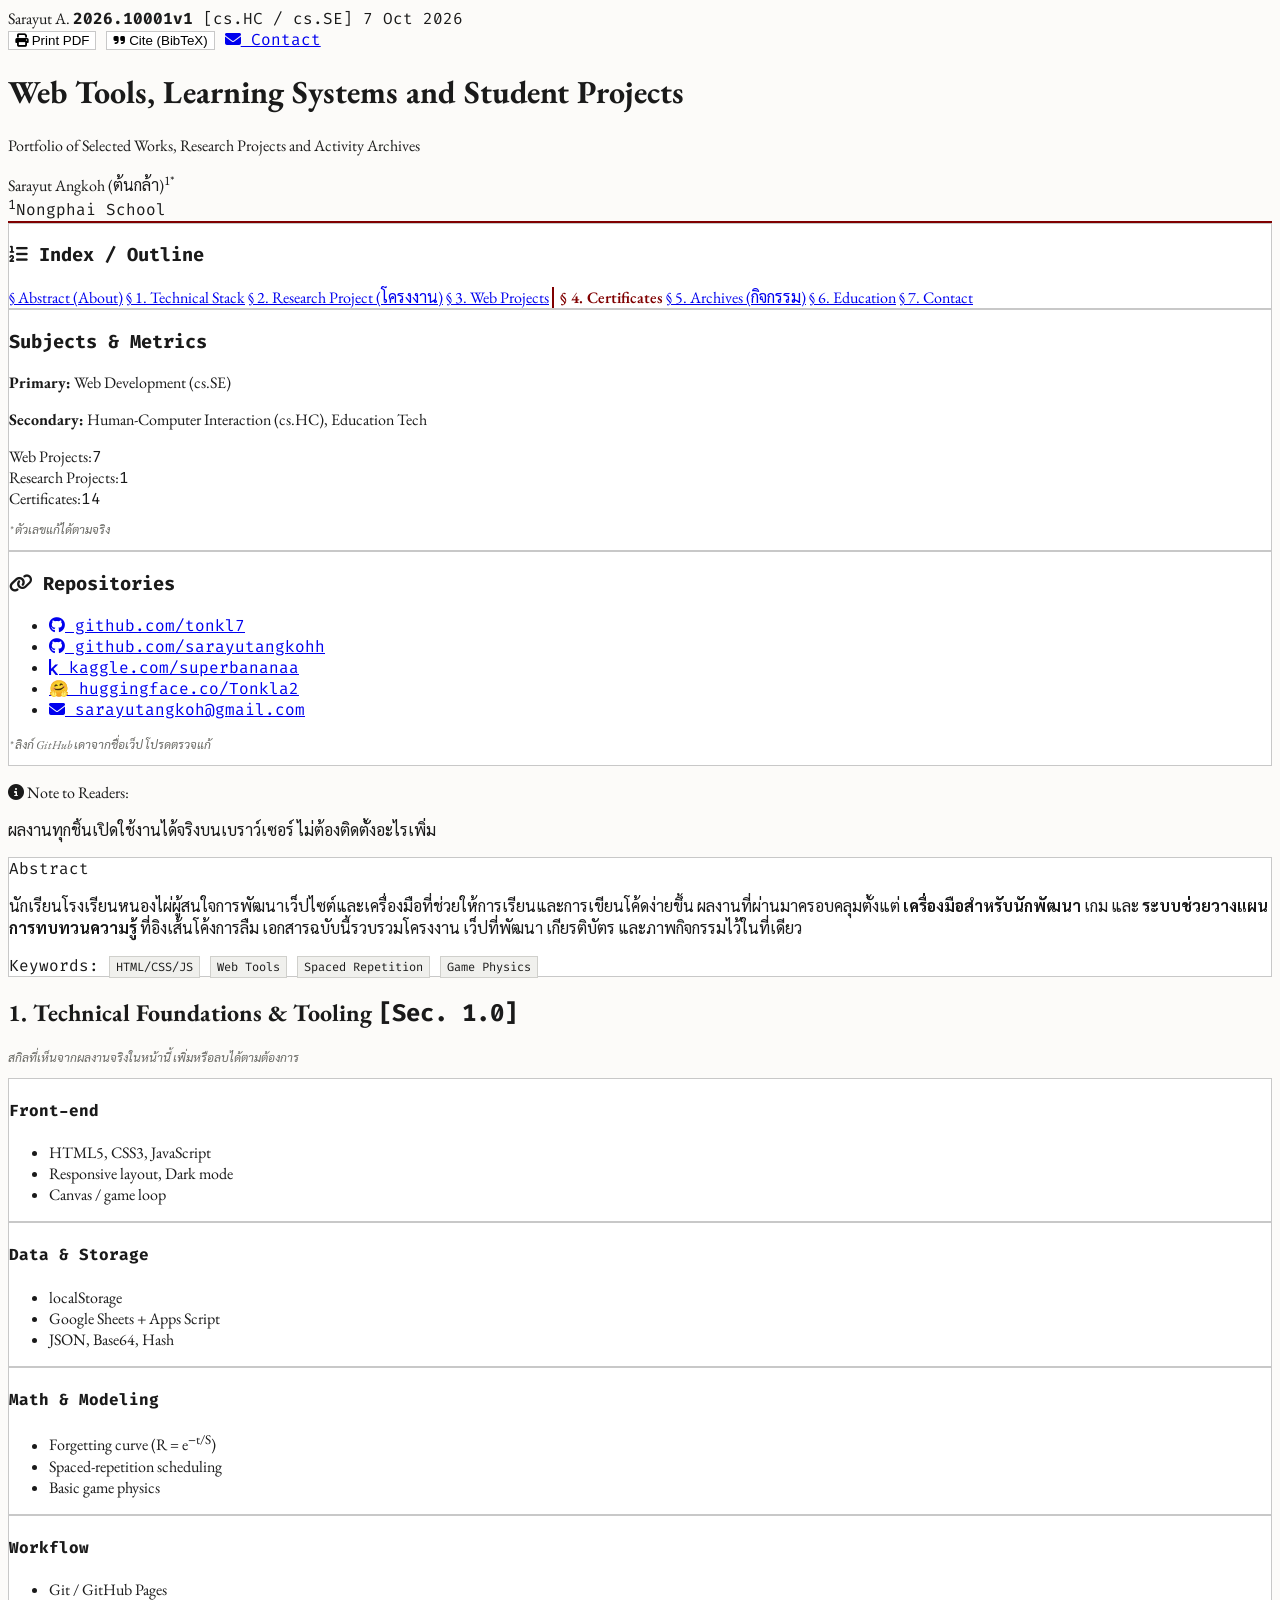
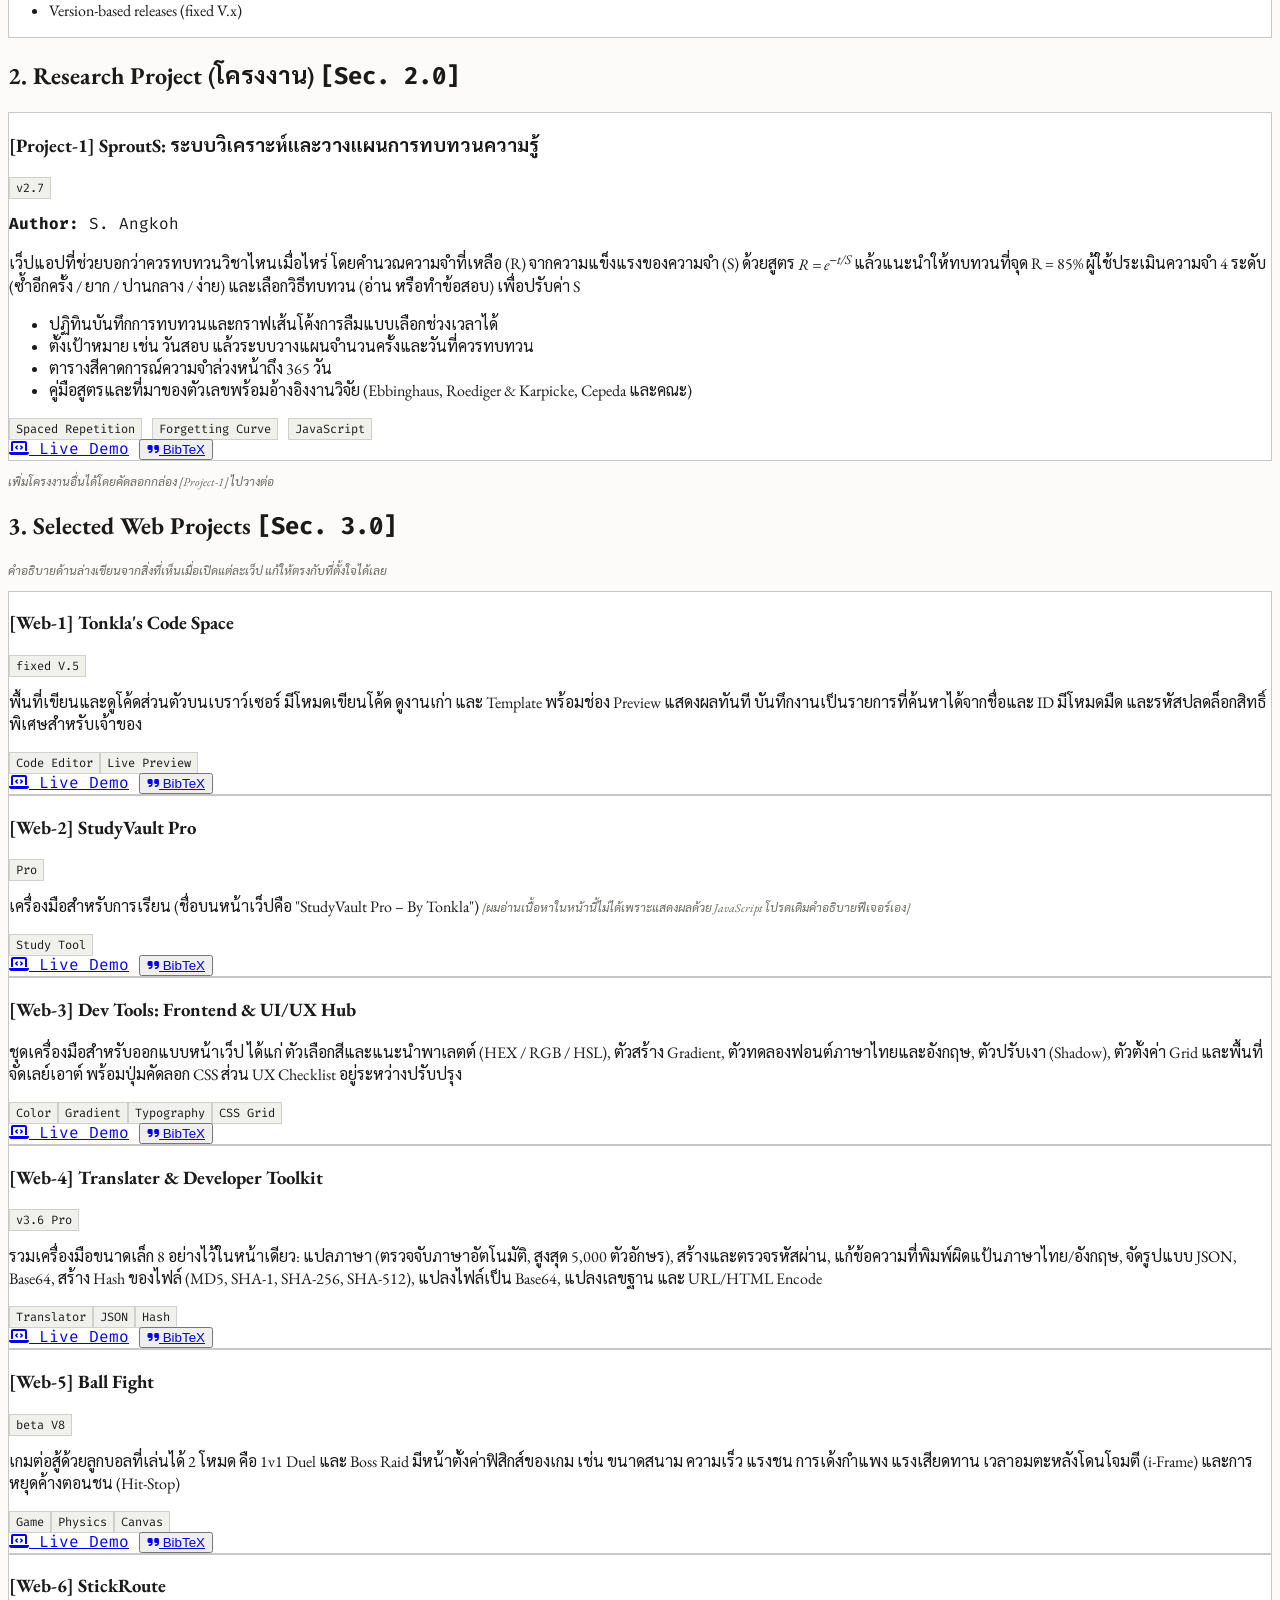
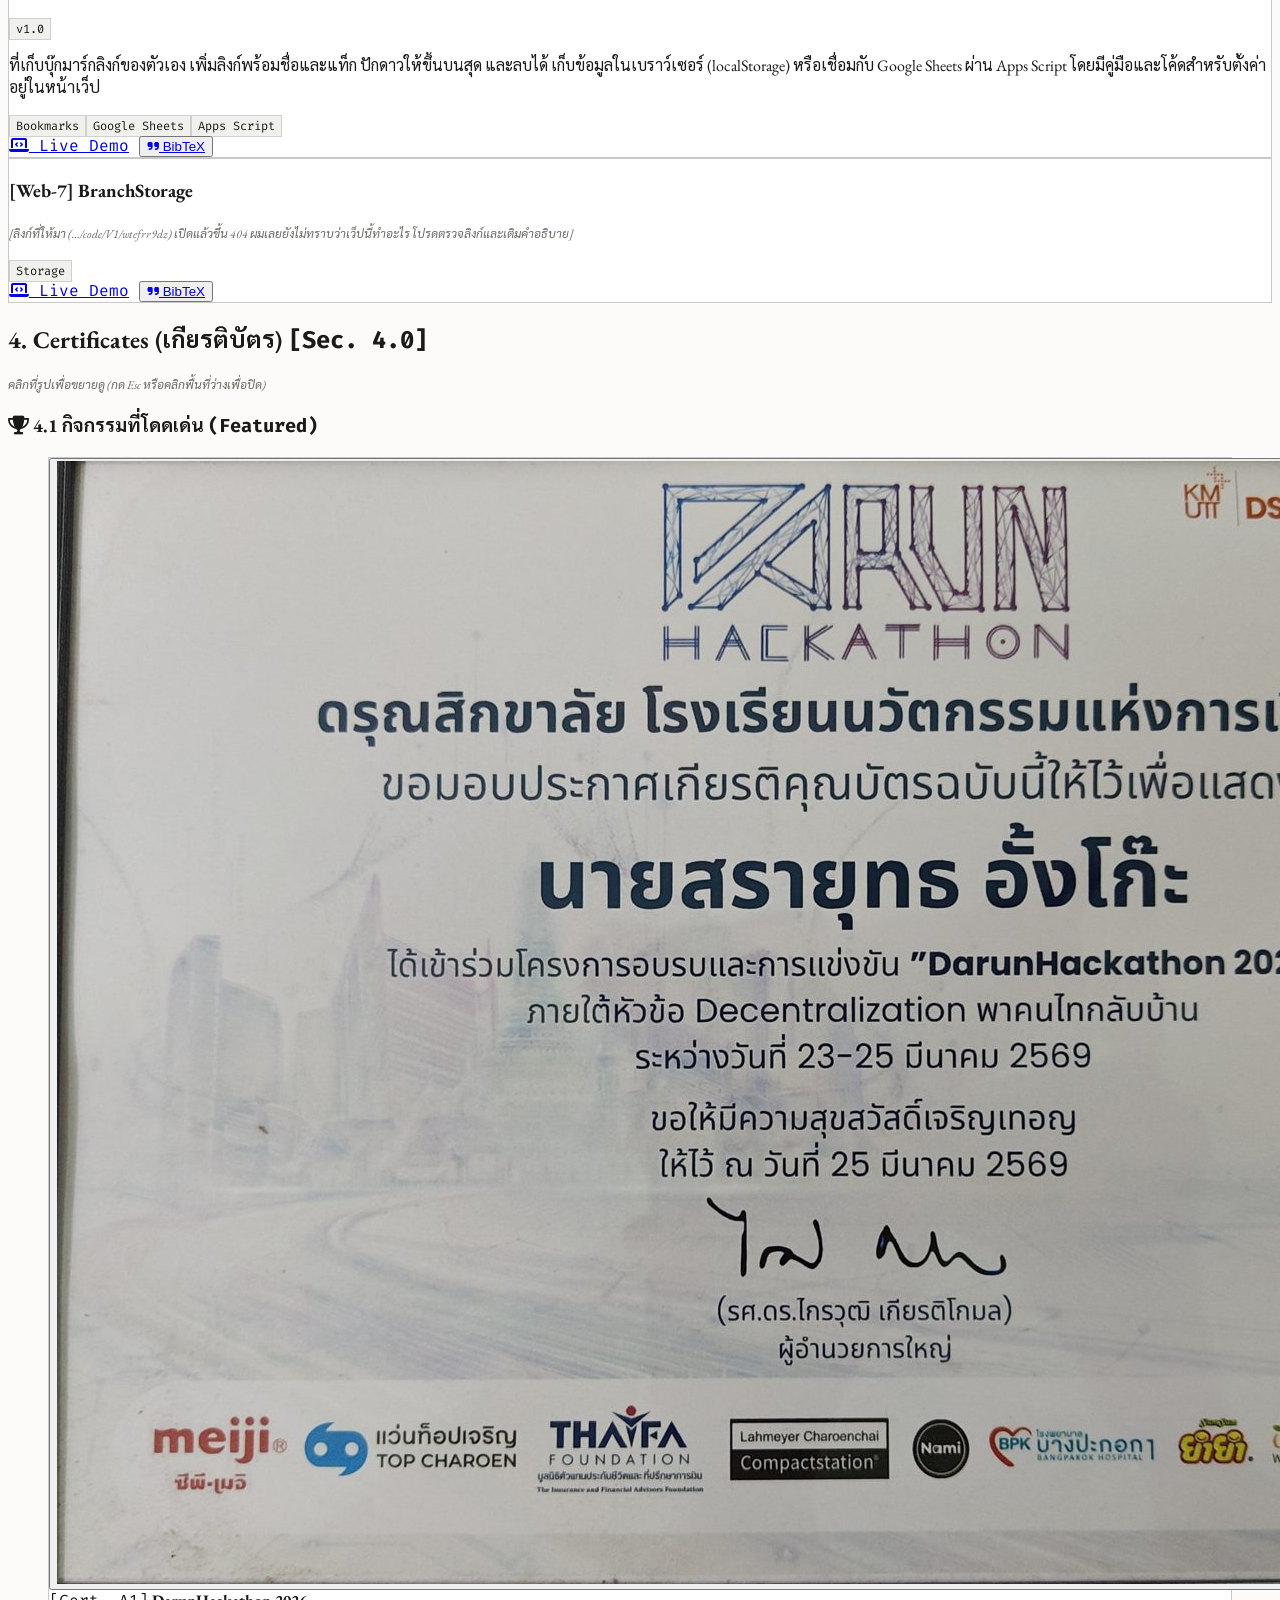
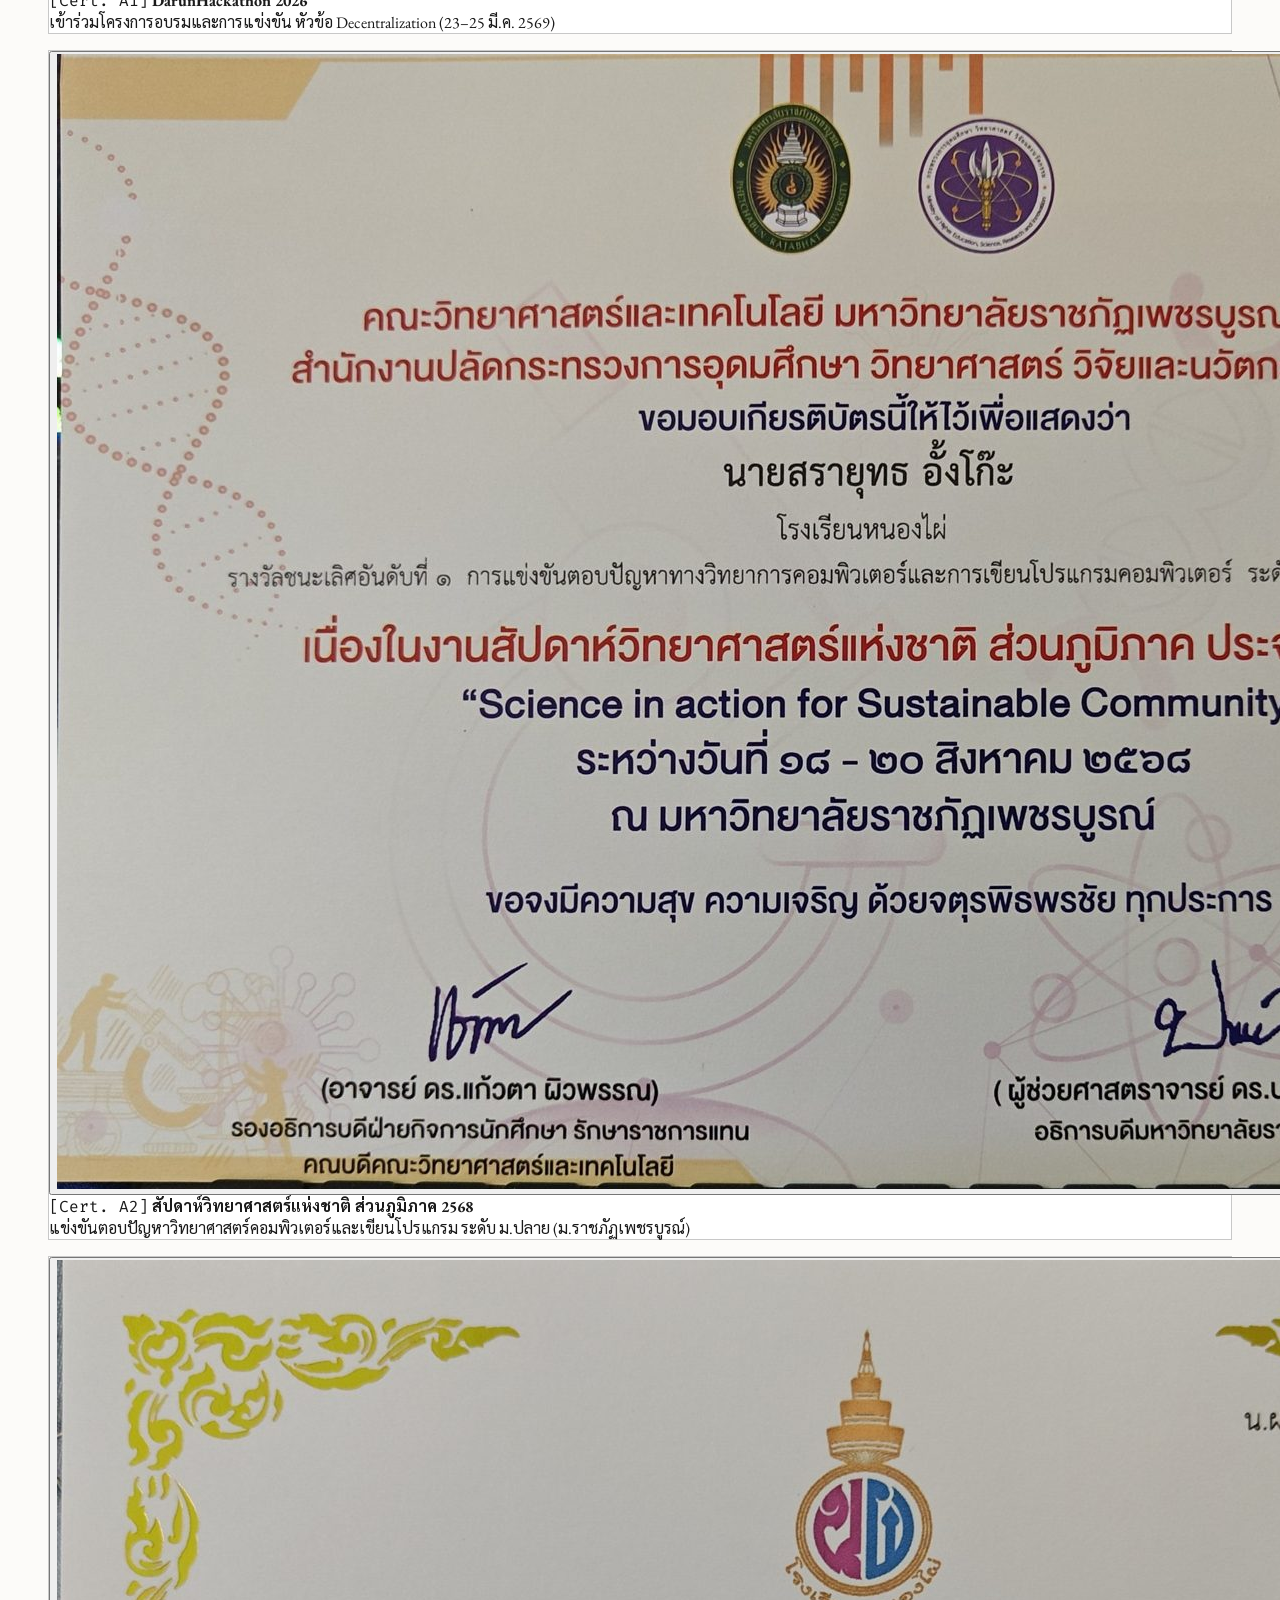
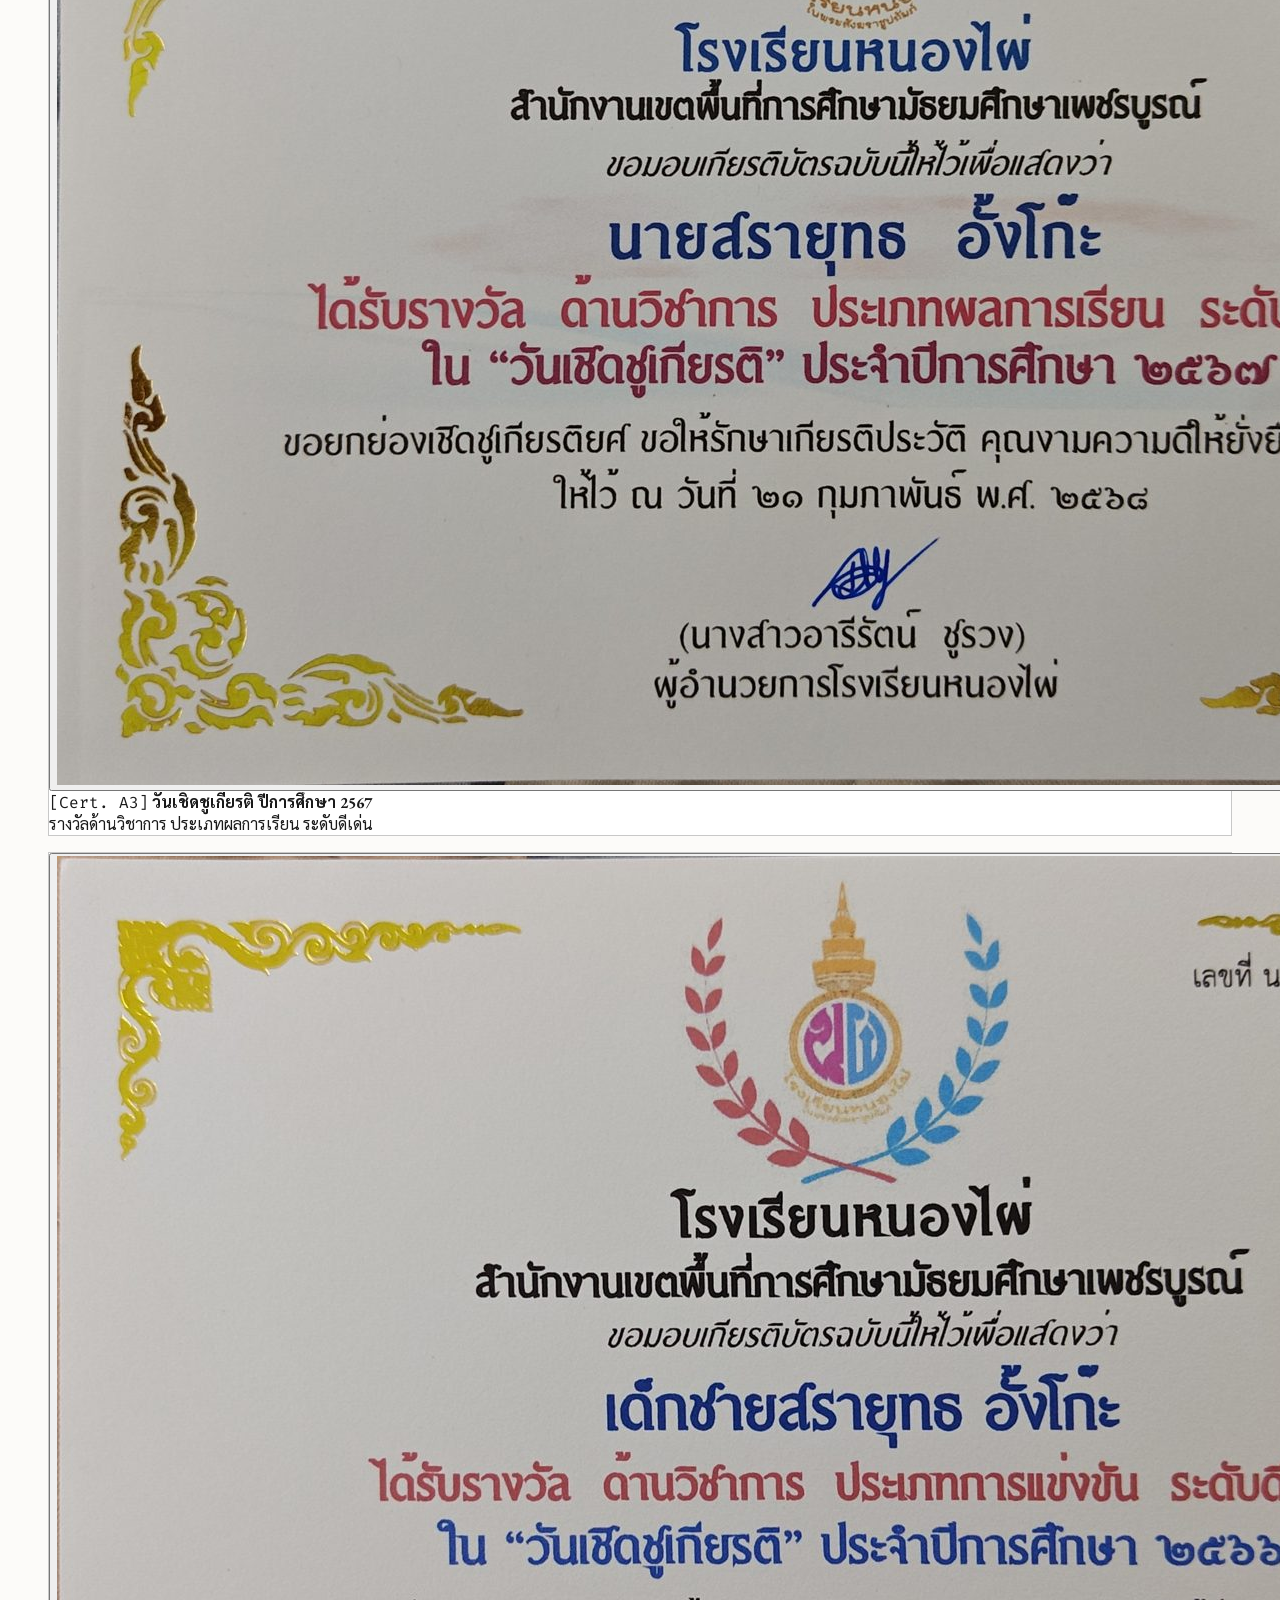
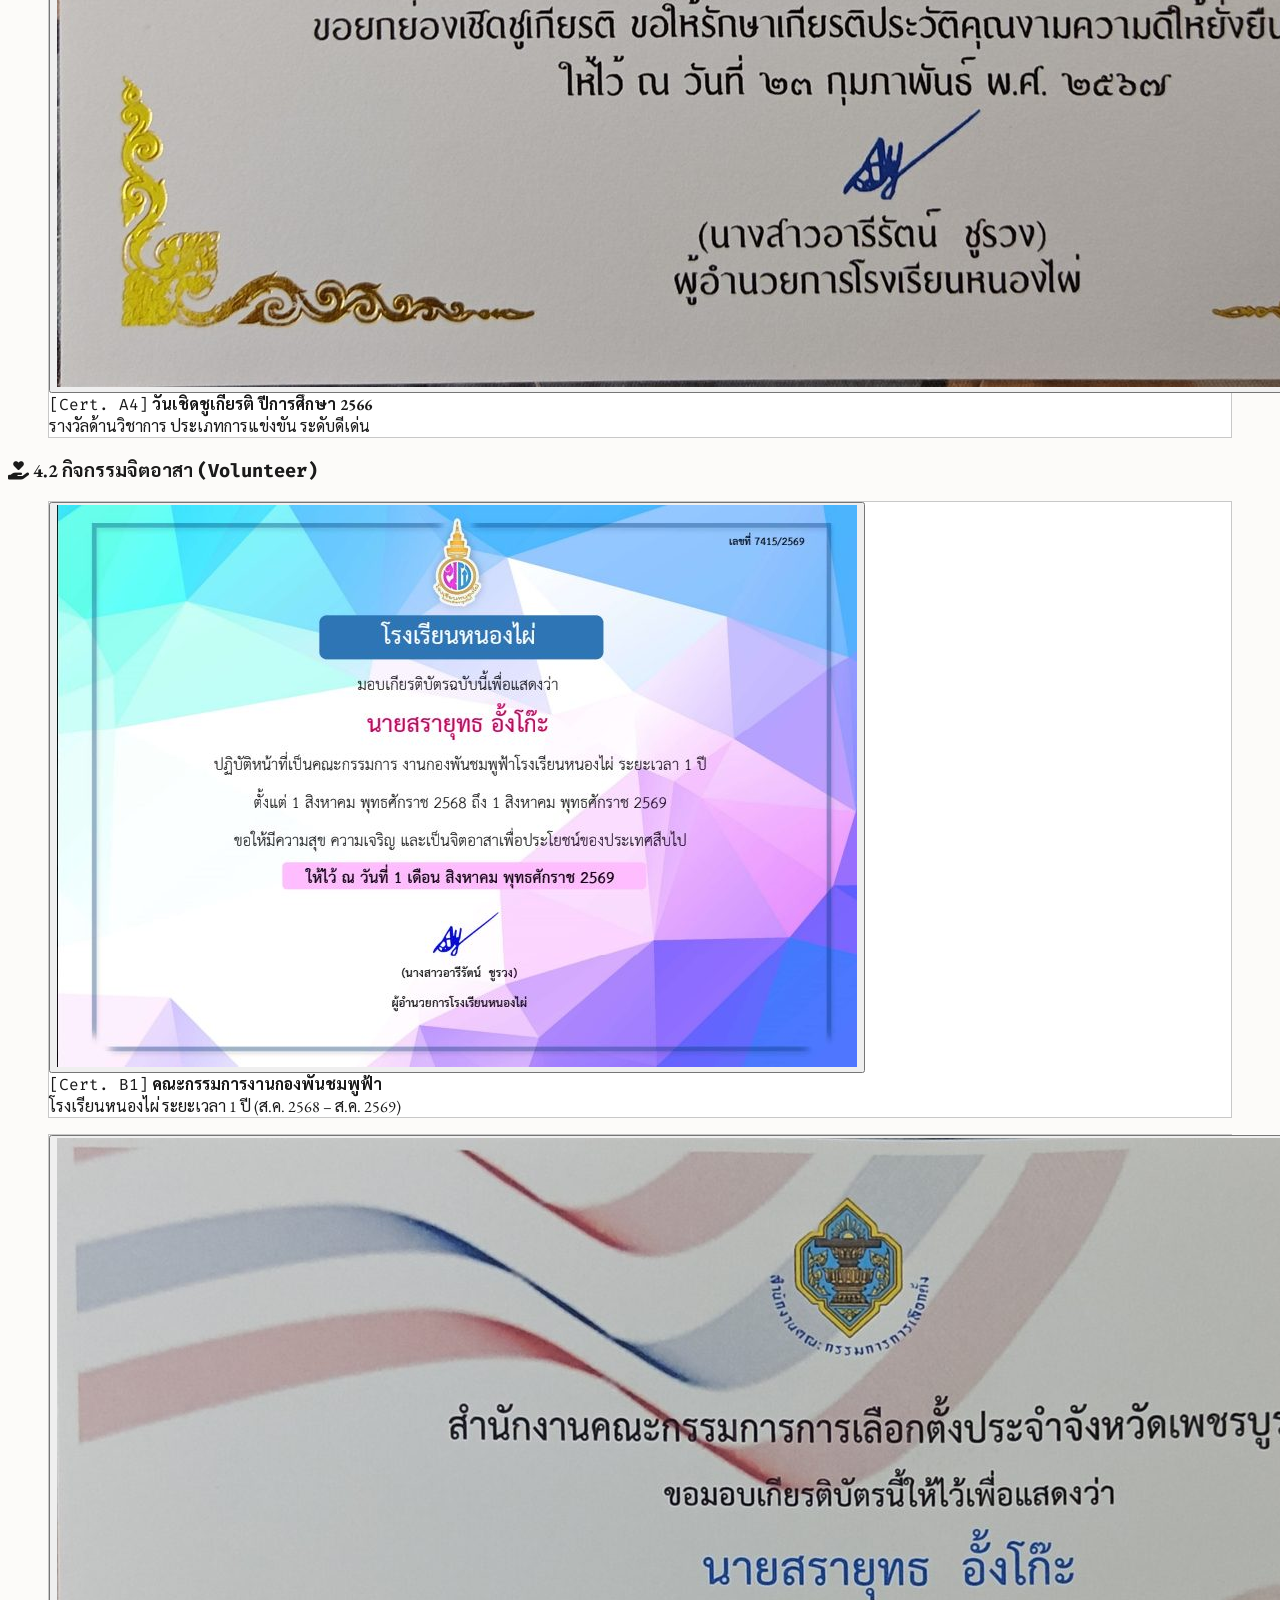
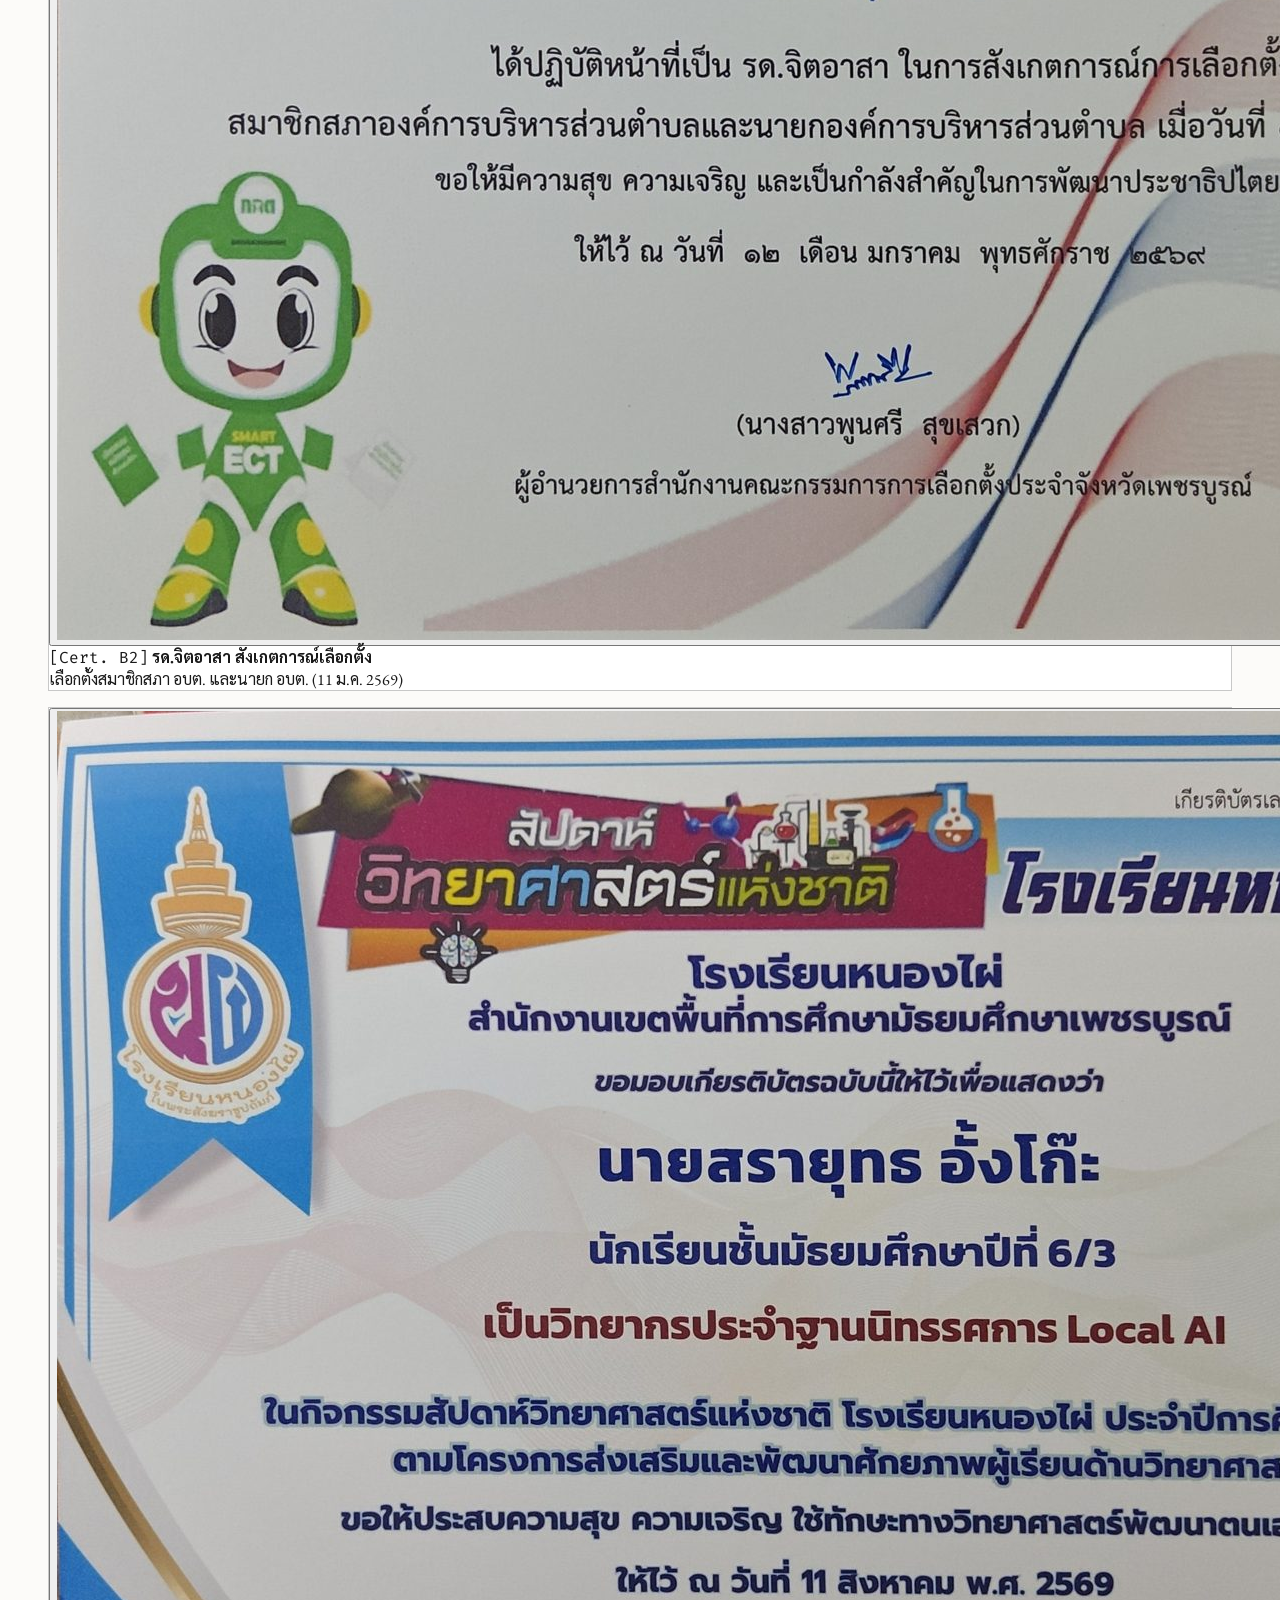
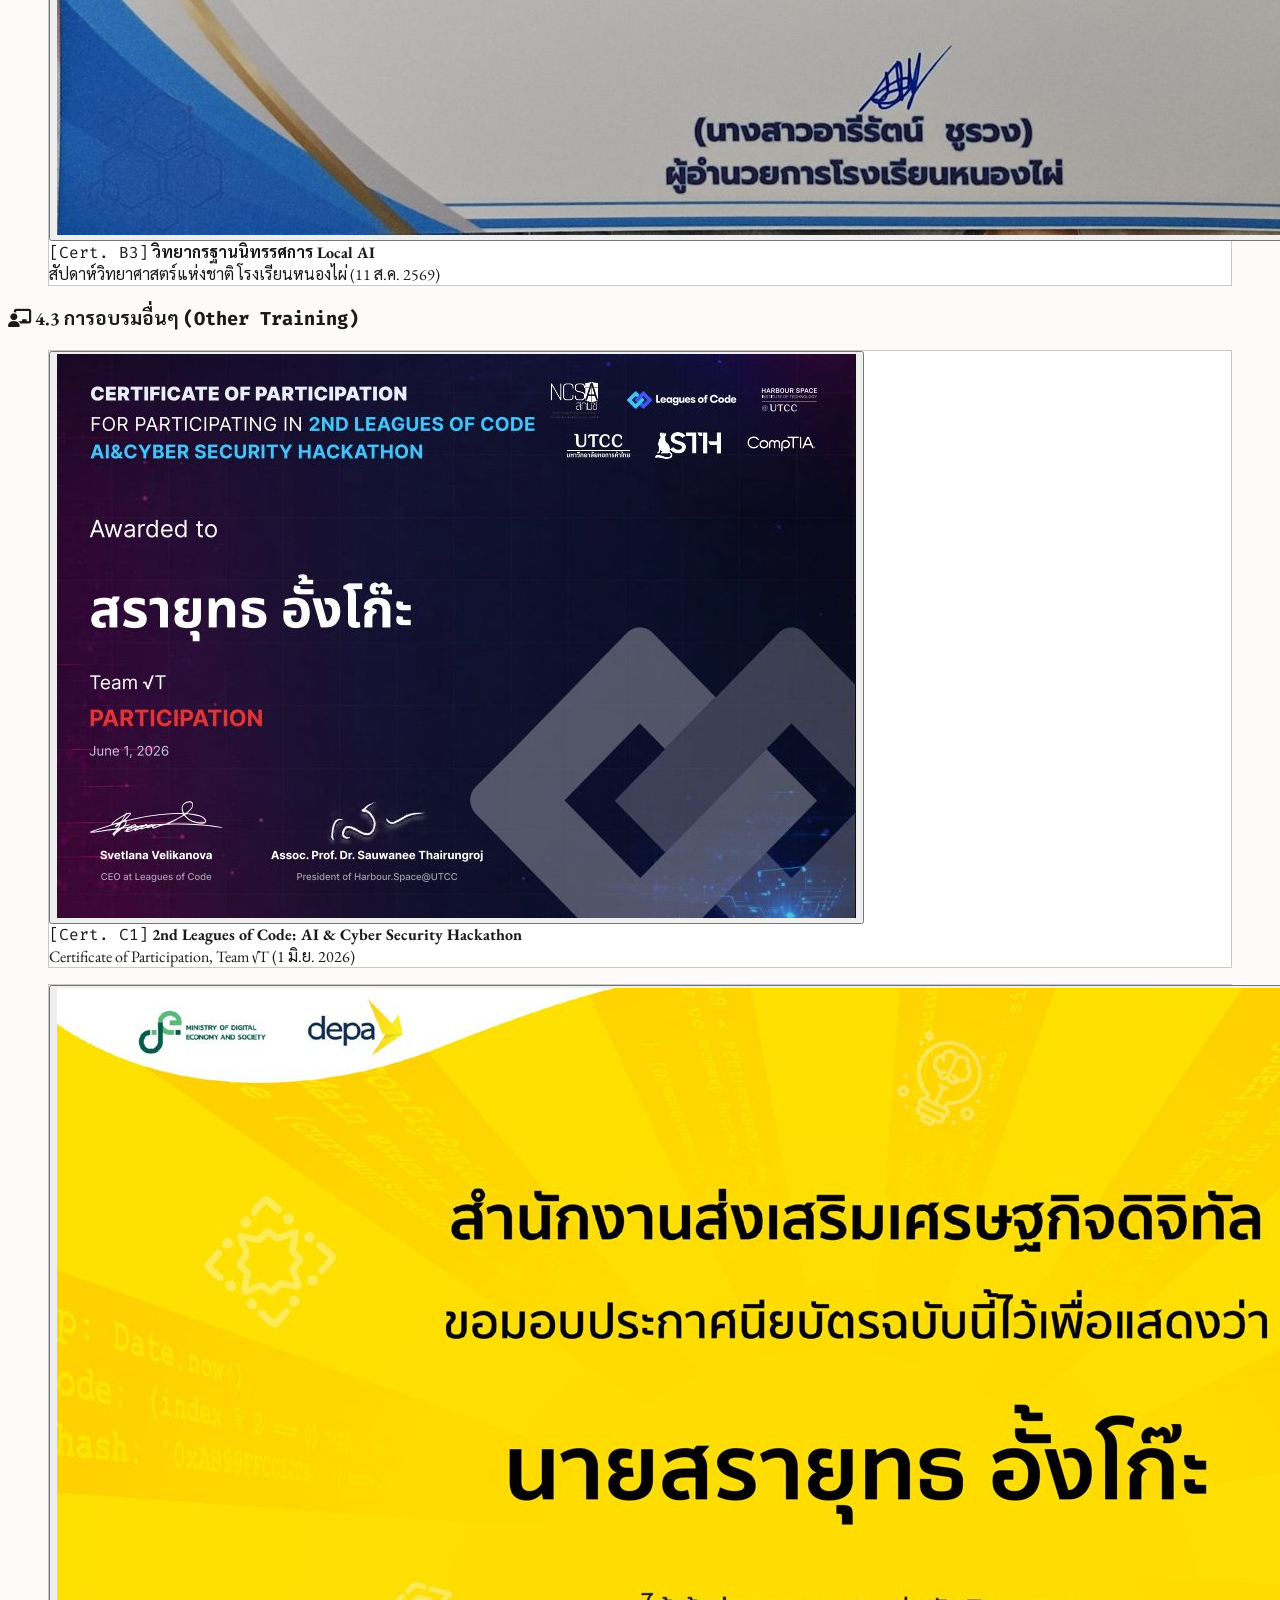
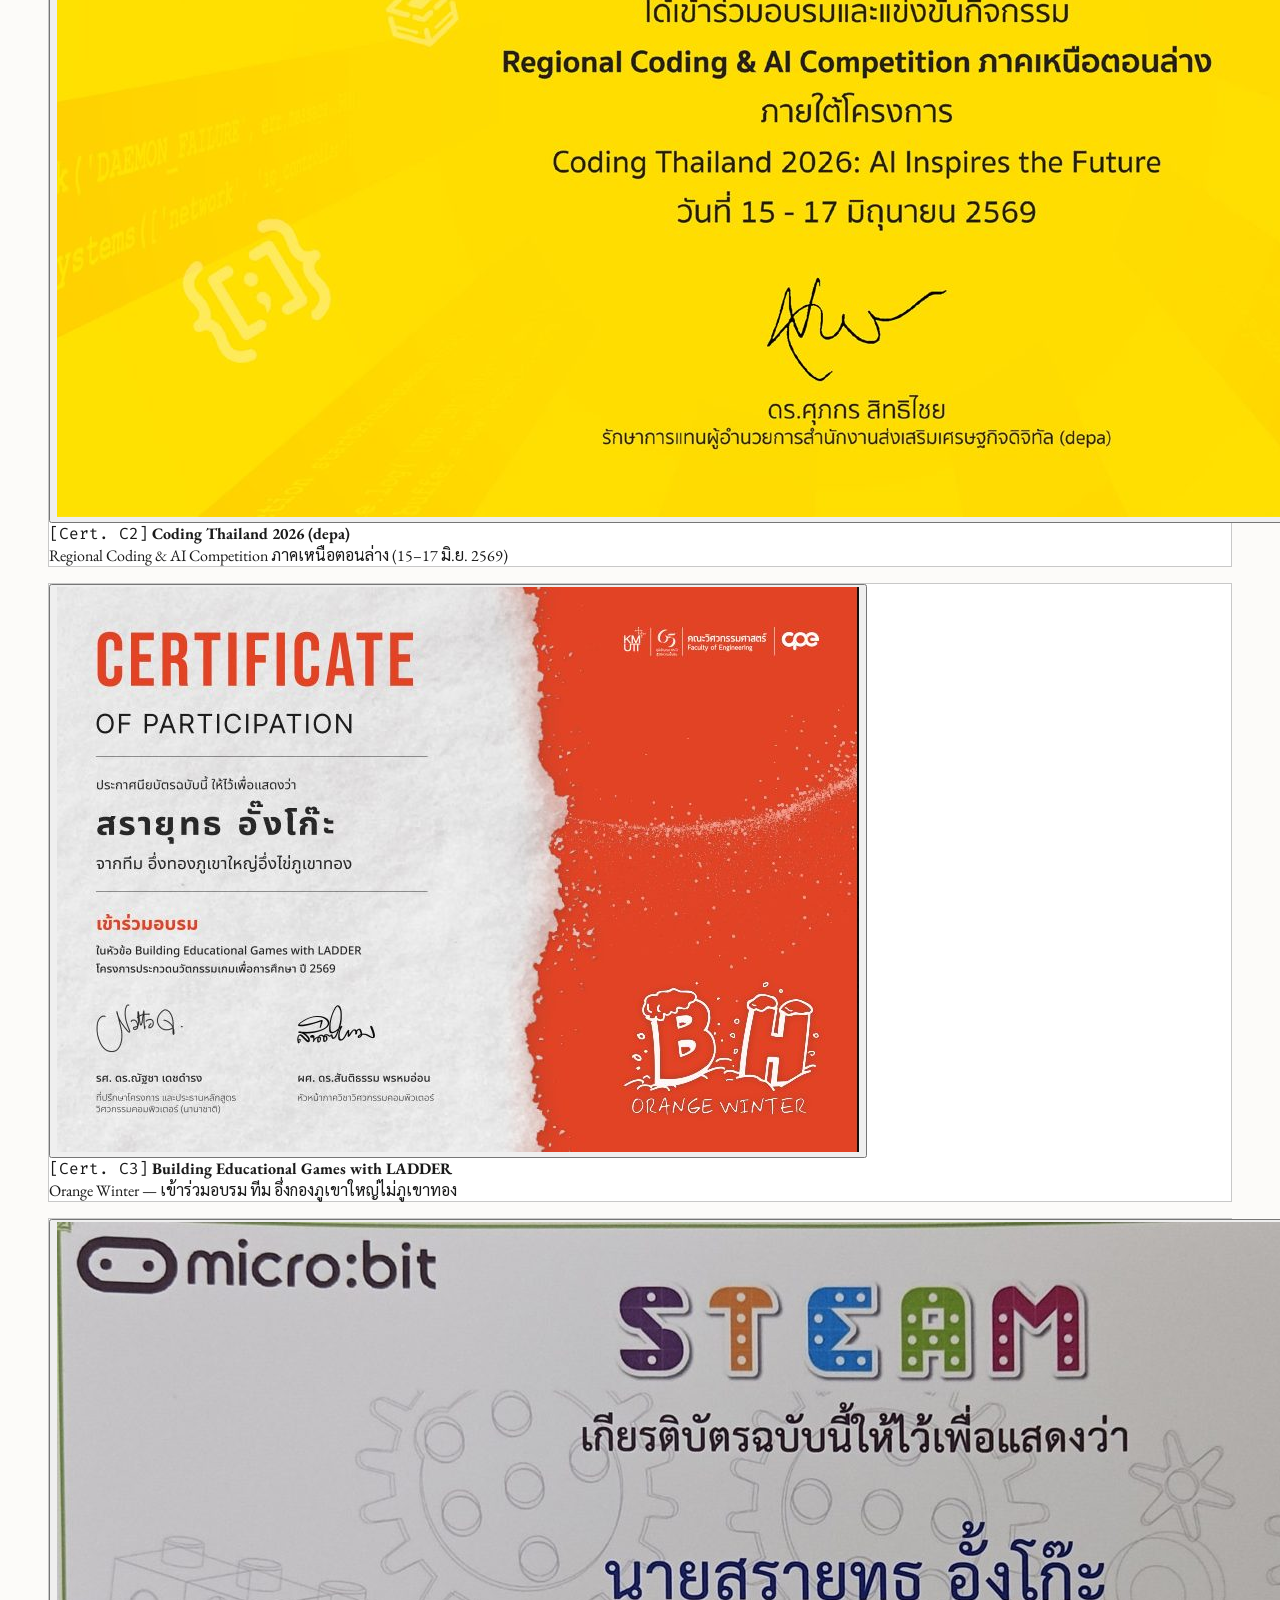
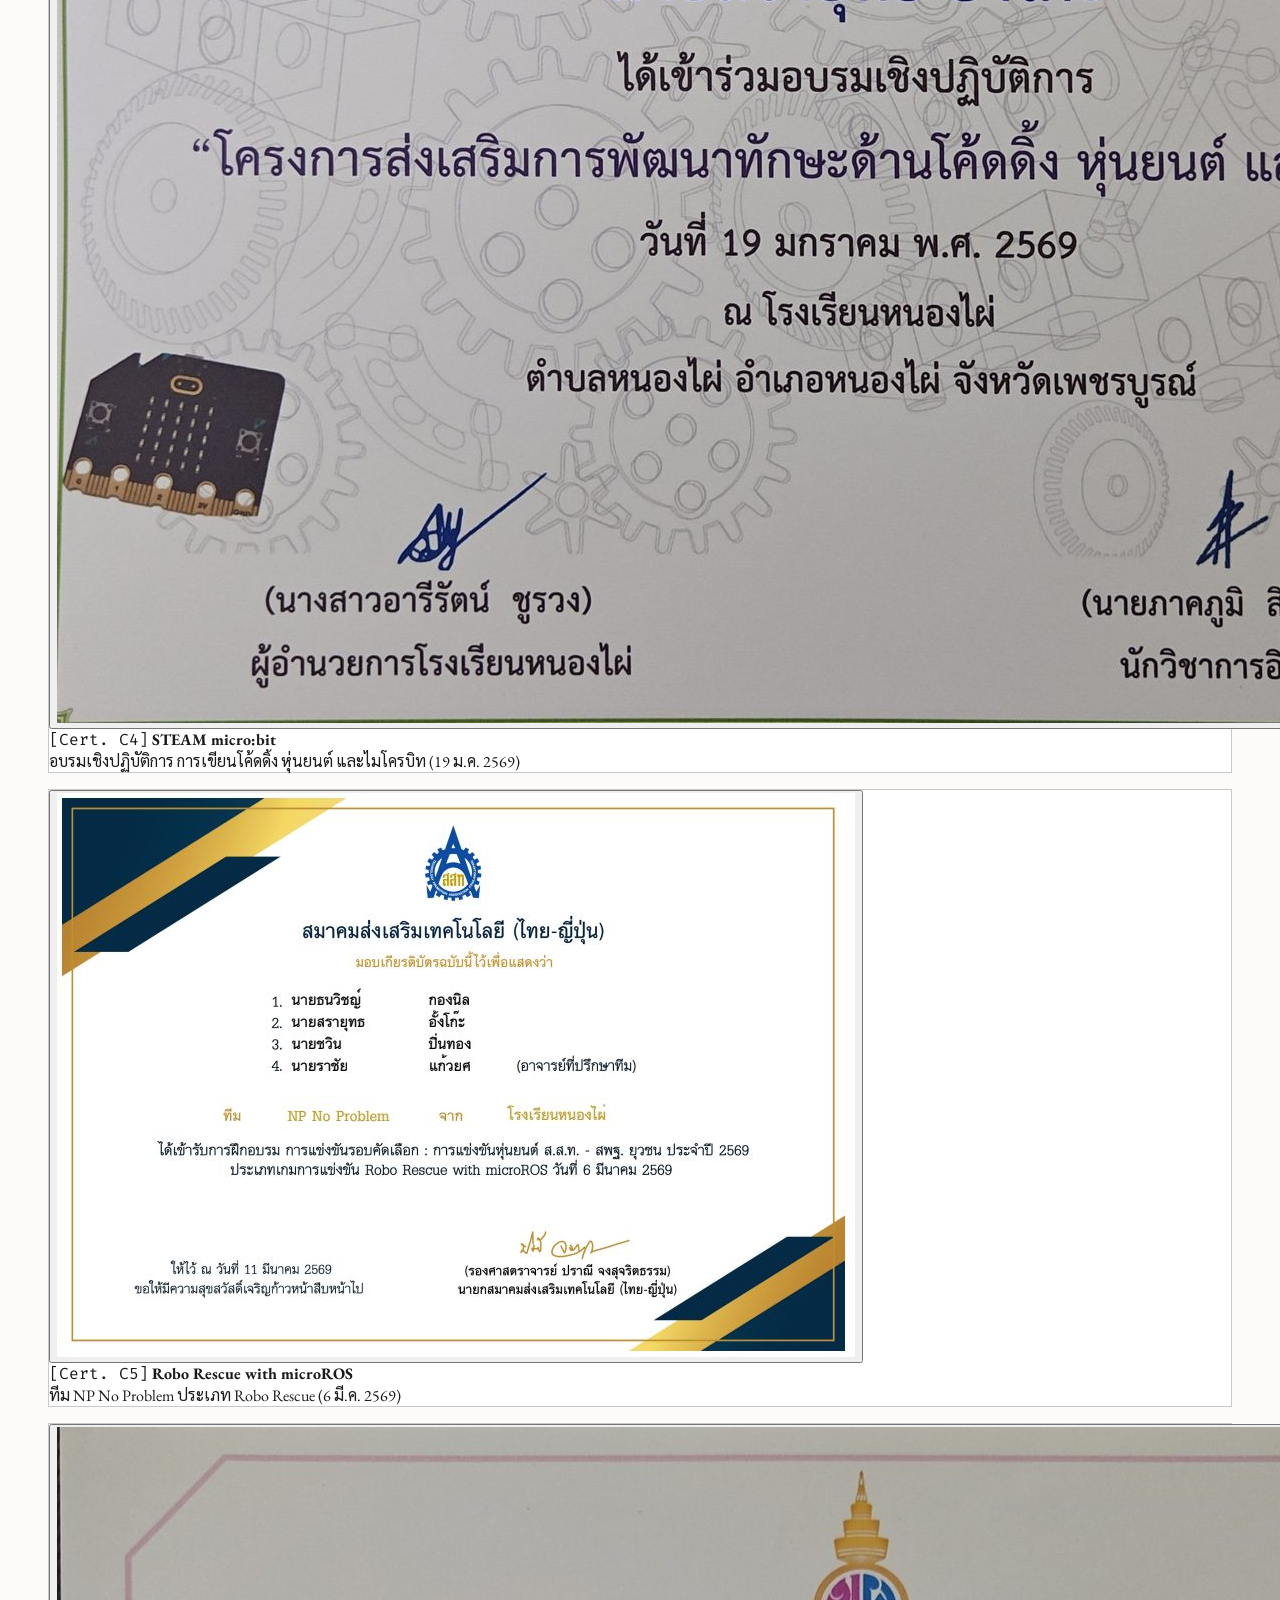
==== index.html @ 930697c4 "Add files via upload" ====
<!DOCTYPE html>
<html lang="th" class="scroll-smooth">
<head>
    <meta charset="UTF-8">
    <meta name="viewport" content="width=device-width, initial-scale=1.0">
    <title>Sarayut Angkoh – Portfolio</title>
    <script src="https://cdn.tailwindcss.com"></script>
    <link rel="stylesheet" href="https://cdnjs.cloudflare.com/ajax/libs/font-awesome/6.4.0/css/all.min.css">
    <link rel="preconnect" href="https://fonts.googleapis.com">
    <link rel="preconnect" href="https://fonts.gstatic.com" crossorigin>
    <link href="https://fonts.googleapis.com/css2?family=EB+Garamond:ital,wght@0,400;0,600;0,700;1,400;1,600&family=Fira+Code:wght@400;500&family=Sarabun:ital,wght@0,300;0,400;0,600;1,400&display=swap" rel="stylesheet">
    <link rel="stylesheet" href="design.css">
</head>
<body class="min-h-screen text-gray-900 leading-relaxed px-2 sm:px-4 py-4 max-w-7xl mx-auto">

    <!-- ==================== HEADER ==================== -->
    <header class="arxiv-header-border pb-3 mb-6">
        <div class="flex flex-col md:flex-row justify-between items-start md:items-center gap-2">
            <div class="flex items-center space-x-3">
                <span class="text-3xl font-bold tracking-tight text-[#800000] font-serif">Sarayut A.</span>
                <span class="text-xs code-font text-gray-600 border-l border-gray-400 pl-3">
                    <strong class="text-black">2026.10001v1</strong> [cs.HC / cs.SE] 7 Oct 2026
                </span>
            </div>
            <div class="flex items-center space-x-2 text-xs code-font no-print">
                <button onclick="window.print()" class="arxiv-box px-3 py-1 hover:bg-gray-100 flex items-center gap-1 shadow-sm">
                    <i class="fa-solid fa-print text-gray-600"></i> Print PDF
                </button>
                <button onclick="toggleBibTeXModal('cite-author')" class="arxiv-box px-3 py-1 hover:bg-gray-100 flex items-center gap-1 shadow-sm">
                    <i class="fa-solid fa-quote-right text-gray-600"></i> Cite (BibTeX)
                </button>
                <a href="#contact" class="bg-[#800000] text-white px-3 py-1 hover:bg-red-900 flex items-center gap-1 shadow-sm">
                    <i class="fa-solid fa-envelope"></i> Contact
                </a>
            </div>
        </div>

        <div class="mt-4 text-center border-t border-b border-gray-300 py-4 bg-[#f7f6f2]">
            <h1 class="text-2xl sm:text-3xl md:text-4xl font-bold text-gray-900 font-serif">
                Web Tools, Learning Systems and Student Projects
            </h1>
            <p class="text-base sm:text-lg italic text-gray-700 mt-1">
                Portfolio of Selected Works, Research Projects and Activity Archives
            </p>
            <div class="mt-2 text-sm text-gray-800 font-medium">
                <span class="font-bold underline decoration-dotted">Sarayut Angkoh (ต้นกล้า)</span><sup>1*</sup>
            </div>
            <div class="text-xs text-gray-600 mt-1 code-font">
                <sup>1</sup>Nongphai School
            </div>
        </div>
    </header>

    <main class="grid grid-cols-1 lg:grid-cols-12 gap-6">

        <!-- ==================== LEFT COLUMN ==================== -->
        <aside class="lg:col-span-3 space-y-6 order-2 lg:order-1 sticky-side">

            <div class="arxiv-box p-4">
                <h3 class="text-sm font-bold uppercase tracking-wider text-[#800000] border-b border-gray-300 pb-1 mb-3 code-font">
                    <i class="fa-solid fa-list-ol mr-1"></i> Index / Outline
                </h3>
                <nav id="outline" class="space-y-1.5 text-sm">
                    <a href="#abstract" class="block arxiv-link">§ Abstract (About)</a>
                    <a href="#skills" class="block arxiv-link">§ 1. Technical Stack</a>
                    <a href="#research" class="block arxiv-link">§ 2. Research Project (โครงงาน)</a>
                    <a href="#projects" class="block arxiv-link">§ 3. Web Projects</a>
                    <a href="#certificates" class="block arxiv-link">§ 4. Certificates</a>
                    <a href="#archives" class="block arxiv-link">§ 5. Archives (กิจกรรม)</a>
                    <a href="#education" class="block arxiv-link">§ 6. Education</a>
                    <a href="#contact" class="block arxiv-link">§ 7. Contact</a>
                </nav>
            </div>

            <div class="arxiv-box p-4 text-xs space-y-2">
                <h3 class="font-bold text-gray-800 border-b border-gray-300 pb-1 code-font uppercase">Subjects &amp; Metrics</h3>
                <p><strong>Primary:</strong> Web Development (cs.SE)</p>
                <p><strong>Secondary:</strong> Human-Computer Interaction (cs.HC), Education Tech</p>
                <div class="pt-2 border-t border-gray-200 mt-2 space-y-1">
                    <div class="flex justify-between"><span class="text-gray-600">Web Projects:</span><span class="code-font font-semibold">7</span></div>
                    <div class="flex justify-between"><span class="text-gray-600">Research Projects:</span><span class="code-font font-semibold">1</span></div>
                    <div class="flex justify-between"><span class="text-gray-600">Certificates:</span><span class="code-font font-semibold">14</span></div>
                </div>
                <p class="section-note pt-1">* ตัวเลขแก้ได้ตามจริง</p>
            </div>

            <div class="arxiv-box p-4 space-y-2 text-sm">
                <h3 class="text-sm font-bold uppercase tracking-wider text-[#800000] border-b border-gray-300 pb-1 mb-3 code-font">
                    <i class="fa-solid fa-link mr-1"></i> Repositories
                </h3>
                <ul class="space-y-2 text-xs code-font">
                    <li><a href="https://github.com/tonkl7" target="_blank" rel="noopener" class="arxiv-link flex items-center gap-2"><i class="fa-brands fa-github text-base text-gray-800"></i> github.com/tonkl7</a></li>
                    <li><a href="https://github.com/sarayutangkohh" target="_blank" rel="noopener" class="arxiv-link flex items-center gap-2"><i class="fa-brands fa-github text-base text-gray-800"></i> github.com/sarayutangkohh</a></li>
                    <li><a href="https://www.kaggle.com/superbananaa" target="_blank" rel="noopener" class="arxiv-link flex items-center gap-2"><i class="fa-brands fa-kaggle text-base text-sky-600"></i> kaggle.com/superbananaa</a></li>
                    <li><a href="https://huggingface.co/Tonkla2" target="_blank" rel="noopener" class="arxiv-link flex items-center gap-2"><span class="text-base leading-none" aria-hidden="true">🤗</span> huggingface.co/Tonkla2</a></li>
                    <li><a href="mailto:sarayutangkoh@gmail.com" class="arxiv-link flex items-center gap-2"><i class="fa-solid fa-envelope text-base text-red-700"></i> sarayutangkoh@gmail.com</a></li>
                </ul>
                <p class="section-note">* ลิงก์ GitHub เดาจากชื่อเว็ป โปรดตรวจแก้</p>
            </div>

            <div class="border border-dashed border-gray-400 p-3 text-xs bg-[#f4f3ee] text-gray-700">
                <p class="font-semibold mb-1"><i class="fa-solid fa-circle-info mr-1"></i> Note to Readers:</p>
                <p class="leading-snug">ผลงานทุกชิ้นเปิดใช้งานได้จริงบนเบราว์เซอร์ ไม่ต้องติดตั้งอะไรเพิ่ม</p>
            </div>
        </aside>

        <!-- ==================== MIDDLE COLUMN ==================== -->
        <section class="lg:col-span-6 space-y-10 order-1 lg:order-2">

            <!-- Abstract -->
            <article id="abstract" class="arxiv-box p-5 relative">
                <span class="absolute -top-3 left-4 bg-white px-2 text-xs font-bold uppercase tracking-widest text-[#800000] border border-gray-300 code-font">Abstract</span>
                <p class="text-base leading-relaxed text-justify mt-2">
                    นักเรียนโรงเรียนหนองไผ่ผู้สนใจการพัฒนาเว็ปไซต์และเครื่องมือที่ช่วยให้การเรียนและการเขียนโค้ดง่ายขึ้น
                    ผลงานที่ผ่านมาครอบคลุมตั้งแต่ <strong>เครื่องมือสำหรับนักพัฒนา</strong> เกม และ
                    <strong>ระบบช่วยวางแผนการทบทวนความรู้</strong> ที่อิงเส้นโค้งการลืม
                    เอกสารฉบับนี้รวบรวมโครงงาน เว็ปที่พัฒนา เกียรติบัตร และภาพกิจกรรมไว้ในที่เดียว
                </p>
                <div class="mt-4 pt-3 border-t border-gray-200 text-xs code-font text-gray-600 flex flex-wrap gap-2">
                    <span class="font-bold text-gray-800">Keywords:</span>
                    <span class="arxiv-tag">HTML/CSS/JS</span>
                    <span class="arxiv-tag">Web Tools</span>
                    <span class="arxiv-tag">Spaced Repetition</span>
                    <span class="arxiv-tag">Game Physics</span>
                </div>
            </article>

            <!-- 1. Skills -->
            <article id="skills" class="space-y-3">
                <h2 class="text-xl font-bold border-b-2 border-gray-800 pb-1 font-serif flex justify-between items-baseline">
                    <span>1. Technical Foundations &amp; Tooling</span>
                    <span class="text-xs font-normal code-font text-gray-500">[Sec. 1.0]</span>
                </h2>
                <p class="section-note">สกิลที่เห็นจากผลงานจริงในหน้านี้ เพิ่มหรือลบได้ตามต้องการ</p>
                <div class="grid grid-cols-1 sm:grid-cols-2 gap-3 text-sm">
                    <div class="arxiv-box p-3">
                        <h4 class="font-bold text-[#800000] code-font text-xs uppercase mb-2">Front-end</h4>
                        <ul class="list-disc list-inside space-y-1 text-gray-800">
                            <li>HTML5, CSS3, JavaScript</li>
                            <li>Responsive layout, Dark mode</li>
                            <li>Canvas / game loop</li>
                        </ul>
                    </div>
                    <div class="arxiv-box p-3">
                        <h4 class="font-bold text-[#800000] code-font text-xs uppercase mb-2">Data &amp; Storage</h4>
                        <ul class="list-disc list-inside space-y-1 text-gray-800">
                            <li>localStorage</li>
                            <li>Google Sheets + Apps Script</li>
                            <li>JSON, Base64, Hash</li>
                        </ul>
                    </div>
                    <div class="arxiv-box p-3">
                        <h4 class="font-bold text-[#800000] code-font text-xs uppercase mb-2">Math &amp; Modeling</h4>
                        <ul class="list-disc list-inside space-y-1 text-gray-800">
                            <li>Forgetting curve (R = e<sup>−t/S</sup>)</li>
                            <li>Spaced-repetition scheduling</li>
                            <li>Basic game physics</li>
                        </ul>
                    </div>
                    <div class="arxiv-box p-3">
                        <h4 class="font-bold text-[#800000] code-font text-xs uppercase mb-2">Workflow</h4>
                        <ul class="list-disc list-inside space-y-1 text-gray-800">
                            <li>Git / GitHub Pages</li>
                            <li>Version-based releases (fixed V.x)</li>
                        </ul>
                    </div>
                </div>
            </article>

            <!-- 2. Research Project (โครงงาน) -->
            <article id="research" class="space-y-4">
                <h2 class="text-xl font-bold border-b-2 border-gray-800 pb-1 font-serif flex justify-between items-baseline">
                    <span>2. Research Project (โครงงาน)</span>
                    <span class="text-xs font-normal code-font text-gray-500">[Sec. 2.0]</span>
                </h2>

                <div class="arxiv-box p-4 space-y-2 border-l-4 border-l-[#800000]">
                    <div class="flex justify-between items-start gap-2">
                        <h3 class="font-bold text-lg text-gray-900 leading-snug">
                            [Project-1] SproutS: ระบบวิเคราะห์และวางแผนการทบทวนความรู้
                        </h3>
                        <span class="arxiv-tag whitespace-nowrap">v2.7</span>
                    </div>
                    <p class="text-xs code-font text-gray-600"><strong>Author:</strong> S. Angkoh</p>
                    <p class="text-sm text-gray-800 text-justify">
                        เว็ปแอปที่ช่วยบอกว่าควรทบทวนวิชาไหนเมื่อไหร่ โดยคำนวณความจำที่เหลือ (R) จากความแข็งแรงของความจำ (S)
                        ด้วยสูตร <span class="math-symbol">R = e<sup>−t/S</sup></span> แล้วแนะนำให้ทบทวนที่จุด R = 85%
                        ผู้ใช้ประเมินความจำ 4 ระดับ (ซ้ำอีกครั้ง / ยาก / ปานกลาง / ง่าย) และเลือกวิธีทบทวน (อ่าน หรือทำข้อสอบ) เพื่อปรับค่า S
                    </p>
                    <ul class="list-disc list-inside text-sm text-gray-800 space-y-1">
                        <li>ปฏิทินบันทึกการทบทวนและกราฟเส้นโค้งการลืมแบบเลือกช่วงเวลาได้</li>
                        <li>ตั้งเป้าหมาย เช่น วันสอบ แล้วระบบวางแผนจำนวนครั้งและวันที่ควรทบทวน</li>
                        <li>ตารางสีคาดการณ์ความจำล่วงหน้าถึง 365 วัน</li>
                        <li>คู่มือสูตรและที่มาของตัวเลขพร้อมอ้างอิงงานวิจัย (Ebbinghaus, Roediger &amp; Karpicke, Cepeda และคณะ)</li>
                    </ul>
                    <div class="pt-2 flex flex-wrap justify-between items-center text-xs code-font gap-2 border-t border-gray-200">
                        <div class="space-x-1">
                            <span class="arxiv-tag">Spaced Repetition</span>
                            <span class="arxiv-tag">Forgetting Curve</span>
                            <span class="arxiv-tag">JavaScript</span>
                        </div>
                        <div class="space-x-3">
                            <a href="https://sarayutangkohh.github.io/sps/#home" target="_blank" rel="noopener" class="arxiv-link"><i class="fa-solid fa-laptop-code"></i> Live Demo</a>
                            <button onclick="toggleBibTeXModal('sprouts')" class="arxiv-link text-gray-700"><i class="fa-solid fa-quote-right"></i> BibTeX</button>
                        </div>
                    </div>
                </div>

                <p class="section-note">เพิ่มโครงงานอื่นได้โดยคัดลอกกล่อง [Project-1] ไปวางต่อ</p>
            </article>

            <!-- 3. Web Projects -->
            <article id="projects" class="space-y-4">
                <h2 class="text-xl font-bold border-b-2 border-gray-800 pb-1 font-serif flex justify-between items-baseline">
                    <span>3. Selected Web Projects</span>
                    <span class="text-xs font-normal code-font text-gray-500">[Sec. 3.0]</span>
                </h2>
                <p class="section-note">คำอธิบายด้านล่างเขียนจากสิ่งที่เห็นเมื่อเปิดแต่ละเว็ป แก้ให้ตรงกับที่ตั้งใจได้เลย</p>

                <!-- Web 1: Code Space -->
                <div class="arxiv-box p-4 space-y-2">
                    <div class="flex justify-between items-start gap-2">
                        <h3 class="font-bold text-lg text-gray-900 leading-snug">[Web-1] Tonkla's Code Space</h3>
                        <span class="arxiv-tag whitespace-nowrap">fixed V.5</span>
                    </div>
                    <p class="text-sm text-gray-800 text-justify">
                        พื้นที่เขียนและดูโค้ดส่วนตัวบนเบราว์เซอร์ มีโหมดเขียนโค้ด ดูงานเก่า และ Template พร้อมช่อง Preview แสดงผลทันที
                        บันทึกงานเป็นรายการที่ค้นหาได้จากชื่อและ ID มีโหมดมืด และรหัสปลดล็อกสิทธิ์พิเศษสำหรับเจ้าของ
                    </p>
                    <div class="pt-2 flex flex-wrap justify-between items-center text-xs code-font gap-2 border-t border-gray-200">
                        <div class="space-x-1"><span class="arxiv-tag">Code Editor</span><span class="arxiv-tag">Live Preview</span></div>
                        <div class="space-x-3">
                            <a href="https://tonkl7.github.io/webpt/code/V1/webhub-fixed-v6.html" target="_blank" rel="noopener" class="arxiv-link"><i class="fa-solid fa-laptop-code"></i> Live Demo</a>
                            <button onclick="toggleBibTeXModal('codespace')" class="arxiv-link text-gray-700"><i class="fa-solid fa-quote-right"></i> BibTeX</button>
                        </div>
                    </div>
                </div>

                <!-- Web 2: StudyVault -->
                <div class="arxiv-box p-4 space-y-2">
                    <div class="flex justify-between items-start gap-2">
                        <h3 class="font-bold text-lg text-gray-900 leading-snug">[Web-2] StudyVault Pro</h3>
                        <span class="arxiv-tag whitespace-nowrap">Pro</span>
                    </div>
                    <p class="text-sm text-gray-800 text-justify">
                        เครื่องมือสำหรับการเรียน (ชื่อบนหน้าเว็ปคือ "StudyVault Pro – By Tonkla")
                        <span class="section-note">[ผมอ่านเนื้อหาในหน้านี้ไม่ได้เพราะแสดงผลด้วย JavaScript โปรดเติมคำอธิบายฟีเจอร์เอง]</span>
                    </p>
                    <div class="pt-2 flex flex-wrap justify-between items-center text-xs code-font gap-2 border-t border-gray-200">
                        <div class="space-x-1"><span class="arxiv-tag">Study Tool</span></div>
                        <div class="space-x-3">
                            <a href="https://tonkl7.github.io/webpt/tools/studyvault.html" target="_blank" rel="noopener" class="arxiv-link"><i class="fa-solid fa-laptop-code"></i> Live Demo</a>
                            <button onclick="toggleBibTeXModal('studyvault')" class="arxiv-link text-gray-700"><i class="fa-solid fa-quote-right"></i> BibTeX</button>
                        </div>
                    </div>
                </div>

                <!-- Web 3: Dev Tools -->
                <div class="arxiv-box p-4 space-y-2">
                    <div class="flex justify-between items-start gap-2">
                        <h3 class="font-bold text-lg text-gray-900 leading-snug">[Web-3] Dev Tools: Frontend &amp; UI/UX Hub</h3>
                    </div>
                    <p class="text-sm text-gray-800 text-justify">
                        ชุดเครื่องมือสำหรับออกแบบหน้าเว็ป ได้แก่ ตัวเลือกสีและแนะนำพาเลตต์ (HEX / RGB / HSL), ตัวสร้าง Gradient,
                        ตัวทดลองฟอนต์ภาษาไทยและอังกฤษ, ตัวปรับเงา (Shadow), ตัวตั้งค่า Grid และพื้นที่จัดเลย์เอาต์ พร้อมปุ่มคัดลอก CSS
                        ส่วน UX Checklist อยู่ระหว่างปรับปรุง
                    </p>
                    <div class="pt-2 flex flex-wrap justify-between items-center text-xs code-font gap-2 border-t border-gray-200">
                        <div class="space-x-1"><span class="arxiv-tag">Color</span><span class="arxiv-tag">Gradient</span><span class="arxiv-tag">Typography</span><span class="arxiv-tag">CSS Grid</span></div>
                        <div class="space-x-3">
                            <a href="https://tonkl7.github.io/webpt/tools/Devtools.html" target="_blank" rel="noopener" class="arxiv-link"><i class="fa-solid fa-laptop-code"></i> Live Demo</a>
                            <button onclick="toggleBibTeXModal('devtools')" class="arxiv-link text-gray-700"><i class="fa-solid fa-quote-right"></i> BibTeX</button>
                        </div>
                    </div>
                </div>

                <!-- Web 4: Translater -->
                <div class="arxiv-box p-4 space-y-2">
                    <div class="flex justify-between items-start gap-2">
                        <h3 class="font-bold text-lg text-gray-900 leading-snug">[Web-4] Translater &amp; Developer Toolkit</h3>
                        <span class="arxiv-tag whitespace-nowrap">v3.6 Pro</span>
                    </div>
                    <p class="text-sm text-gray-800 text-justify">
                        รวมเครื่องมือขนาดเล็ก 8 อย่างไว้ในหน้าเดียว: แปลภาษา (ตรวจจับภาษาอัตโนมัติ, สูงสุด 5,000 ตัวอักษร),
                        สร้างและตรวจรหัสผ่าน, แก้ข้อความที่พิมพ์ผิดแป้นภาษาไทย/อังกฤษ, จัดรูปแบบ JSON, Base64,
                        สร้าง Hash ของไฟล์ (MD5, SHA-1, SHA-256, SHA-512), แปลงไฟล์เป็น Base64, แปลงเลขฐาน และ URL/HTML Encode
                    </p>
                    <div class="pt-2 flex flex-wrap justify-between items-center text-xs code-font gap-2 border-t border-gray-200">
                        <div class="space-x-1"><span class="arxiv-tag">Translator</span><span class="arxiv-tag">JSON</span><span class="arxiv-tag">Hash</span></div>
                        <div class="space-x-3">
                            <a href="https://tonkl7.github.io/webpt/tools/translater.html" target="_blank" rel="noopener" class="arxiv-link"><i class="fa-solid fa-laptop-code"></i> Live Demo</a>
                            <button onclick="toggleBibTeXModal('translater')" class="arxiv-link text-gray-700"><i class="fa-solid fa-quote-right"></i> BibTeX</button>
                        </div>
                    </div>
                </div>

                <!-- Web 5: Ball Fight -->
                <div class="arxiv-box p-4 space-y-2">
                    <div class="flex justify-between items-start gap-2">
                        <h3 class="font-bold text-lg text-gray-900 leading-snug">[Web-5] Ball Fight</h3>
                        <span class="arxiv-tag whitespace-nowrap">beta V8</span>
                    </div>
                    <p class="text-sm text-gray-800 text-justify">
                        เกมต่อสู้ด้วยลูกบอลที่เล่นได้ 2 โหมด คือ 1v1 Duel และ Boss Raid
                        มีหน้าตั้งค่าฟิสิกส์ของเกม เช่น ขนาดสนาม ความเร็ว แรงชน การเด้งกำแพง แรงเสียดทาน
                        เวลาอมตะหลังโดนโจมตี (i-Frame) และการหยุดค้างตอนชน (Hit-Stop)
                    </p>
                    <div class="pt-2 flex flex-wrap justify-between items-center text-xs code-font gap-2 border-t border-gray-200">
                        <div class="space-x-1"><span class="arxiv-tag">Game</span><span class="arxiv-tag">Physics</span><span class="arxiv-tag">Canvas</span></div>
                        <div class="space-x-3">
                            <a href="https://tonkl7.github.io/games/ballfightBETA6O.html" target="_blank" rel="noopener" class="arxiv-link"><i class="fa-solid fa-laptop-code"></i> Live Demo</a>
                            <button onclick="toggleBibTeXModal('ballfight')" class="arxiv-link text-gray-700"><i class="fa-solid fa-quote-right"></i> BibTeX</button>
                        </div>
                    </div>
                </div>

                <!-- Web 6: StickRoute -->
                <div class="arxiv-box p-4 space-y-2">
                    <div class="flex justify-between items-start gap-2">
                        <h3 class="font-bold text-lg text-gray-900 leading-snug">[Web-6] StickRoute</h3>
                        <span class="arxiv-tag whitespace-nowrap">v1.0</span>
                    </div>
                    <p class="text-sm text-gray-800 text-justify">
                        ที่เก็บบุ๊กมาร์กลิงก์ของตัวเอง เพิ่มลิงก์พร้อมชื่อและแท็ก ปักดาวให้ขึ้นบนสุด และลบได้
                        เก็บข้อมูลในเบราว์เซอร์ (localStorage) หรือเชื่อมกับ Google Sheets ผ่าน Apps Script
                        โดยมีคู่มือและโค้ดสำหรับตั้งค่าอยู่ในหน้าเว็ป
                    </p>
                    <div class="pt-2 flex flex-wrap justify-between items-center text-xs code-font gap-2 border-t border-gray-200">
                        <div class="space-x-1"><span class="arxiv-tag">Bookmarks</span><span class="arxiv-tag">Google Sheets</span><span class="arxiv-tag">Apps Script</span></div>
                        <div class="space-x-3">
                            <a href="https://tonkl7.github.io/sroute/web.html" target="_blank" rel="noopener" class="arxiv-link"><i class="fa-solid fa-laptop-code"></i> Live Demo</a>
                            <button onclick="toggleBibTeXModal('stickroute')" class="arxiv-link text-gray-700"><i class="fa-solid fa-quote-right"></i> BibTeX</button>
                        </div>
                    </div>
                </div>

                <!-- Web 7: BranchStorage -->
                <div class="arxiv-box p-4 space-y-2">
                    <div class="flex justify-between items-start gap-2">
                        <h3 class="font-bold text-lg text-gray-900 leading-snug">[Web-7] BranchStorage</h3>
                    </div>
                    <p class="text-sm text-gray-800 text-justify">
                        <span class="section-note">[ลิงก์ที่ให้มา (…/code/V1/wtefrr9dz) เปิดแล้วขึ้น 404 ผมเลยยังไม่ทราบว่าเว็ปนี้ทำอะไร โปรดตรวจลิงก์และเติมคำอธิบาย]</span>
                    </p>
                    <div class="pt-2 flex flex-wrap justify-between items-center text-xs code-font gap-2 border-t border-gray-200">
                        <div class="space-x-1"><span class="arxiv-tag">Storage</span></div>
                        <div class="space-x-3">
                            <a href="https://tonkl7.github.io/webpt/code/V1/wtefrr9dz" target="_blank" rel="noopener" class="arxiv-link"><i class="fa-solid fa-laptop-code"></i> Live Demo</a>
                            <button onclick="toggleBibTeXModal('branchstorage')" class="arxiv-link text-gray-700"><i class="fa-solid fa-quote-right"></i> BibTeX</button>
                        </div>
                    </div>
                </div>
            </article>

            <!-- 4. Certificates -->
            <article id="certificates" class="space-y-6">
                <h2 class="text-xl font-bold border-b-2 border-gray-800 pb-1 font-serif flex justify-between items-baseline">
                    <span>4. Certificates (เกียรติบัตร)</span>
                    <span class="text-xs font-normal code-font text-gray-500">[Sec. 4.0]</span>
                </h2>
                <p class="section-note">คลิกที่รูปเพื่อขยายดู (กด Esc หรือคลิกพื้นที่ว่างเพื่อปิด)</p>

                <!-- 4.1 กิจกรรมที่โดดเด่น -->
                <div id="certificates-featured" class="space-y-2">
                    <h3 class="font-bold text-base font-serif text-[#800000] flex items-center gap-2">
                        <i class="fa-solid fa-trophy text-sm"></i> 4.1 กิจกรรมที่โดดเด่น
                        <span class="code-font text-xs font-normal text-gray-500">(Featured)</span>
                    </h3>
                    <div class="grid grid-cols-1 sm:grid-cols-2 gap-3">
                        <figure class="arxiv-box p-1.5 space-y-1">
                            <button type="button" onclick="openLightbox('assets/featured/hacka-competition.jpg','DarunHackathon 2026 — เข้าร่วมโครงการอบรมและการแข่งขัน หัวข้อ Decentralization (23–25 มี.ค. 2569)')" class="block w-full overflow-hidden bg-gray-100 aspect-[4/3]" aria-label="ขยายรูป: DarunHackathon 2026">
                                <img src="assets/featured/hacka-competition.jpg" alt="DarunHackathon 2026" loading="lazy" class="w-full h-full object-cover hover:scale-105 transition-transform duration-300">
                            </button>
                            <figcaption class="text-[11px] leading-snug px-1 pb-1">
                                <span class="code-font text-[#800000] font-semibold">[Cert. A1]</span>
                                <strong>DarunHackathon 2026</strong><br><span class="text-gray-600">เข้าร่วมโครงการอบรมและการแข่งขัน หัวข้อ Decentralization (23–25 มี.ค. 2569)</span>
                            </figcaption>
                        </figure>
                        <figure class="arxiv-box p-1.5 space-y-1">
                            <button type="button" onclick="openLightbox('assets/featured/science-day-quiz.jpg','สัปดาห์วิทยาศาสตร์แห่งชาติ ส่วนภูมิภาค 2568 — แข่งขันตอบปัญหาวิทยาศาสตร์คอมพิวเตอร์และเขียนโปรแกรม ระดับ ม.ปลาย (ม.ราชภัฏเพชรบูรณ์)')" class="block w-full overflow-hidden bg-gray-100 aspect-[4/3]" aria-label="ขยายรูป: สัปดาห์วิทยาศาสตร์แห่งชาติ ส่วนภูมิภาค 2568">
                                <img src="assets/featured/science-day-quiz.jpg" alt="สัปดาห์วิทยาศาสตร์แห่งชาติ ส่วนภูมิภาค 2568" loading="lazy" class="w-full h-full object-cover hover:scale-105 transition-transform duration-300">
                            </button>
                            <figcaption class="text-[11px] leading-snug px-1 pb-1">
                                <span class="code-font text-[#800000] font-semibold">[Cert. A2]</span>
                                <strong>สัปดาห์วิทยาศาสตร์แห่งชาติ ส่วนภูมิภาค 2568</strong><br><span class="text-gray-600">แข่งขันตอบปัญหาวิทยาศาสตร์คอมพิวเตอร์และเขียนโปรแกรม ระดับ ม.ปลาย (ม.ราชภัฏเพชรบูรณ์)</span>
                            </figcaption>
                        </figure>
                        <figure class="arxiv-box p-1.5 space-y-1">
                            <button type="button" onclick="openLightbox('assets/featured/honor-academic.jpg','วันเชิดชูเกียรติ ปีการศึกษา 2567 — รางวัลด้านวิชาการ ประเภทผลการเรียน ระดับดีเด่น')" class="block w-full overflow-hidden bg-gray-100 aspect-[4/3]" aria-label="ขยายรูป: วันเชิดชูเกียรติ ปีการศึกษา 2567">
                                <img src="assets/featured/honor-academic.jpg" alt="วันเชิดชูเกียรติ ปีการศึกษา 2567" loading="lazy" class="w-full h-full object-cover hover:scale-105 transition-transform duration-300">
                            </button>
                            <figcaption class="text-[11px] leading-snug px-1 pb-1">
                                <span class="code-font text-[#800000] font-semibold">[Cert. A3]</span>
                                <strong>วันเชิดชูเกียรติ ปีการศึกษา 2567</strong><br><span class="text-gray-600">รางวัลด้านวิชาการ ประเภทผลการเรียน ระดับดีเด่น</span>
                            </figcaption>
                        </figure>
                        <figure class="arxiv-box p-1.5 space-y-1">
                            <button type="button" onclick="openLightbox('assets/featured/honor-competition.jpg','วันเชิดชูเกียรติ ปีการศึกษา 2566 — รางวัลด้านวิชาการ ประเภทการแข่งขัน ระดับดีเด่น')" class="block w-full overflow-hidden bg-gray-100 aspect-[4/3]" aria-label="ขยายรูป: วันเชิดชูเกียรติ ปีการศึกษา 2566">
                                <img src="assets/featured/honor-competition.jpg" alt="วันเชิดชูเกียรติ ปีการศึกษา 2566" loading="lazy" class="w-full h-full object-cover hover:scale-105 transition-transform duration-300">
                            </button>
                            <figcaption class="text-[11px] leading-snug px-1 pb-1">
                                <span class="code-font text-[#800000] font-semibold">[Cert. A4]</span>
                                <strong>วันเชิดชูเกียรติ ปีการศึกษา 2566</strong><br><span class="text-gray-600">รางวัลด้านวิชาการ ประเภทการแข่งขัน ระดับดีเด่น</span>
                            </figcaption>
                        </figure>
                    </div>
                </div>

                <!-- 4.2 กิจกรรมจิตอาสา -->
                <div id="certificates-volunteer" class="space-y-2">
                    <h3 class="font-bold text-base font-serif text-[#800000] flex items-center gap-2">
                        <i class="fa-solid fa-hand-holding-heart text-sm"></i> 4.2 กิจกรรมจิตอาสา
                        <span class="code-font text-xs font-normal text-gray-500">(Volunteer)</span>
                    </h3>
                    <div class="grid grid-cols-1 sm:grid-cols-3 gap-3">
                        <figure class="arxiv-box p-1.5 space-y-1">
                            <button type="button" onclick="openLightbox('assets/volunteer/battalion.jpg','คณะกรรมการงานกองพันชมพูฟ้า — โรงเรียนหนองไผ่ ระยะเวลา 1 ปี (ส.ค. 2568 – ส.ค. 2569)')" class="block w-full overflow-hidden bg-gray-100 aspect-[4/3]" aria-label="ขยายรูป: คณะกรรมการงานกองพันชมพูฟ้า">
                                <img src="assets/volunteer/battalion.jpg" alt="คณะกรรมการงานกองพันชมพูฟ้า" loading="lazy" class="w-full h-full object-cover hover:scale-105 transition-transform duration-300">
                            </button>
                            <figcaption class="text-[11px] leading-snug px-1 pb-1">
                                <span class="code-font text-[#800000] font-semibold">[Cert. B1]</span>
                                <strong>คณะกรรมการงานกองพันชมพูฟ้า</strong><br><span class="text-gray-600">โรงเรียนหนองไผ่ ระยะเวลา 1 ปี (ส.ค. 2568 – ส.ค. 2569)</span>
                            </figcaption>
                        </figure>
                        <figure class="arxiv-box p-1.5 space-y-1">
                            <button type="button" onclick="openLightbox('assets/volunteer/rotc-election.jpg','รด.จิตอาสา สังเกตการณ์เลือกตั้ง — เลือกตั้งสมาชิกสภา อบต. และนายก อบต. (11 ม.ค. 2569)')" class="block w-full overflow-hidden bg-gray-100 aspect-[4/3]" aria-label="ขยายรูป: รด.จิตอาสา สังเกตการณ์เลือกตั้ง">
                                <img src="assets/volunteer/rotc-election.jpg" alt="รด.จิตอาสา สังเกตการณ์เลือกตั้ง" loading="lazy" class="w-full h-full object-cover hover:scale-105 transition-transform duration-300">
                            </button>
                            <figcaption class="text-[11px] leading-snug px-1 pb-1">
                                <span class="code-font text-[#800000] font-semibold">[Cert. B2]</span>
                                <strong>รด.จิตอาสา สังเกตการณ์เลือกตั้ง</strong><br><span class="text-gray-600">เลือกตั้งสมาชิกสภา อบต. และนายก อบต. (11 ม.ค. 2569)</span>
                            </figcaption>
                        </figure>
                        <figure class="arxiv-box p-1.5 space-y-1">
                            <button type="button" onclick="openLightbox('assets/volunteer/speaker.jpg','วิทยากรฐานนิทรรศการ Local AI — สัปดาห์วิทยาศาสตร์แห่งชาติ โรงเรียนหนองไผ่ (11 ส.ค. 2569)')" class="block w-full overflow-hidden bg-gray-100 aspect-[4/3]" aria-label="ขยายรูป: วิทยากรฐานนิทรรศการ Local AI">
                                <img src="assets/volunteer/speaker.jpg" alt="วิทยากรฐานนิทรรศการ Local AI" loading="lazy" class="w-full h-full object-cover hover:scale-105 transition-transform duration-300">
                            </button>
                            <figcaption class="text-[11px] leading-snug px-1 pb-1">
                                <span class="code-font text-[#800000] font-semibold">[Cert. B3]</span>
                                <strong>วิทยากรฐานนิทรรศการ Local AI</strong><br><span class="text-gray-600">สัปดาห์วิทยาศาสตร์แห่งชาติ โรงเรียนหนองไผ่ (11 ส.ค. 2569)</span>
                            </figcaption>
                        </figure>
                    </div>
                </div>

                <!-- 4.3 การอบรมอื่นๆ -->
                <div id="certificates-training" class="space-y-2">
                    <h3 class="font-bold text-base font-serif text-[#800000] flex items-center gap-2">
                        <i class="fa-solid fa-chalkboard-user text-sm"></i> 4.3 การอบรมอื่นๆ
                        <span class="code-font text-xs font-normal text-gray-500">(Other Training)</span>
                    </h3>
                    <div class="grid grid-cols-2 sm:grid-cols-3 gap-3">
                        <figure class="arxiv-box p-1.5 space-y-1">
                            <button type="button" onclick="openLightbox('assets/training/ai-hacka.jpg','2nd Leagues of Code: AI &amp; Cyber Security Hackathon — Certificate of Participation, Team √T (1 มิ.ย. 2026)')" class="block w-full overflow-hidden bg-gray-100 aspect-[4/3]" aria-label="ขยายรูป: 2nd Leagues of Code: AI &amp; Cyber Security Hackathon">
                                <img src="assets/training/ai-hacka.jpg" alt="2nd Leagues of Code: AI &amp; Cyber Security Hackathon" loading="lazy" class="w-full h-full object-cover hover:scale-105 transition-transform duration-300">
                            </button>
                            <figcaption class="text-[11px] leading-snug px-1 pb-1">
                                <span class="code-font text-[#800000] font-semibold">[Cert. C1]</span>
                                <strong>2nd Leagues of Code: AI &amp; Cyber Security Hackathon</strong><br><span class="text-gray-600">Certificate of Participation, Team √T (1 มิ.ย. 2026)</span>
                            </figcaption>
                        </figure>
                        <figure class="arxiv-box p-1.5 space-y-1">
                            <button type="button" onclick="openLightbox('assets/training/depa.jpg','Coding Thailand 2026 (depa) — Regional Coding &amp; AI Competition ภาคเหนือตอนล่าง (15–17 มิ.ย. 2569)')" class="block w-full overflow-hidden bg-gray-100 aspect-[4/3]" aria-label="ขยายรูป: Coding Thailand 2026 (depa)">
                                <img src="assets/training/depa.jpg" alt="Coding Thailand 2026 (depa)" loading="lazy" class="w-full h-full object-cover hover:scale-105 transition-transform duration-300">
                            </button>
                            <figcaption class="text-[11px] leading-snug px-1 pb-1">
                                <span class="code-font text-[#800000] font-semibold">[Cert. C2]</span>
                                <strong>Coding Thailand 2026 (depa)</strong><br><span class="text-gray-600">Regional Coding &amp; AI Competition ภาคเหนือตอนล่าง (15–17 มิ.ย. 2569)</span>
                            </figcaption>
                        </figure>
                        <figure class="arxiv-box p-1.5 space-y-1">
                            <button type="button" onclick="openLightbox('assets/training/bm-hacka.jpg','Building Educational Games with LADDER — Orange Winter — เข้าร่วมอบรม ทีม อึ่งกองภูเขาใหญ่ไม่ภูเขาทอง')" class="block w-full overflow-hidden bg-gray-100 aspect-[4/3]" aria-label="ขยายรูป: Building Educational Games with LADDER">
                                <img src="assets/training/bm-hacka.jpg" alt="Building Educational Games with LADDER" loading="lazy" class="w-full h-full object-cover hover:scale-105 transition-transform duration-300">
                            </button>
                            <figcaption class="text-[11px] leading-snug px-1 pb-1">
                                <span class="code-font text-[#800000] font-semibold">[Cert. C3]</span>
                                <strong>Building Educational Games with LADDER</strong><br><span class="text-gray-600">Orange Winter — เข้าร่วมอบรม ทีม อึ่งกองภูเขาใหญ่ไม่ภูเขาทอง</span>
                            </figcaption>
                        </figure>
                        <figure class="arxiv-box p-1.5 space-y-1">
                            <button type="button" onclick="openLightbox('assets/training/microbit.jpg','STEAM micro:bit — อบรมเชิงปฏิบัติการ การเขียนโค้ดดิ้ง หุ่นยนต์ และไมโครบิท (19 ม.ค. 2569)')" class="block w-full overflow-hidden bg-gray-100 aspect-[4/3]" aria-label="ขยายรูป: STEAM micro:bit">
                                <img src="assets/training/microbit.jpg" alt="STEAM micro:bit" loading="lazy" class="w-full h-full object-cover hover:scale-105 transition-transform duration-300">
                            </button>
                            <figcaption class="text-[11px] leading-snug px-1 pb-1">
                                <span class="code-font text-[#800000] font-semibold">[Cert. C4]</span>
                                <strong>STEAM micro:bit</strong><br><span class="text-gray-600">อบรมเชิงปฏิบัติการ การเขียนโค้ดดิ้ง หุ่นยนต์ และไมโครบิท (19 ม.ค. 2569)</span>
                            </figcaption>
                        </figure>
                        <figure class="arxiv-box p-1.5 space-y-1">
                            <button type="button" onclick="openLightbox('assets/training/robot-sst.jpg','Robo Rescue with microROS — ทีม NP No Problem ประเภท Robo Rescue (6 มี.ค. 2569)')" class="block w-full overflow-hidden bg-gray-100 aspect-[4/3]" aria-label="ขยายรูป: Robo Rescue with microROS">
                                <img src="assets/training/robot-sst.jpg" alt="Robo Rescue with microROS" loading="lazy" class="w-full h-full object-cover hover:scale-105 transition-transform duration-300">
                            </button>
                            <figcaption class="text-[11px] leading-snug px-1 pb-1">
                                <span class="code-font text-[#800000] font-semibold">[Cert. C5]</span>
                                <strong>Robo Rescue with microROS</strong><br><span class="text-gray-600">ทีม NP No Problem ประเภท Robo Rescue (6 มี.ค. 2569)</span>
                            </figcaption>
                        </figure>
                        <figure class="arxiv-box p-1.5 space-y-1">
                            <button type="button" onclick="openLightbox('assets/training/portfolio-workshop.jpg','อบรม TCAS &amp; Portfolio — การคัดเลือกเข้าสถาบันอุดมศึกษาและเตรียม Portfolio 6 ชั่วโมง (31 ก.ค. 2569)')" class="block w-full overflow-hidden bg-gray-100 aspect-[4/3]" aria-label="ขยายรูป: อบรม TCAS &amp; Portfolio">
                                <img src="assets/training/portfolio-workshop.jpg" alt="อบรม TCAS &amp; Portfolio" loading="lazy" class="w-full h-full object-cover hover:scale-105 transition-transform duration-300">
                            </button>
                            <figcaption class="text-[11px] leading-snug px-1 pb-1">
                                <span class="code-font text-[#800000] font-semibold">[Cert. C6]</span>
                                <strong>อบรม TCAS &amp; Portfolio</strong><br><span class="text-gray-600">การคัดเลือกเข้าสถาบันอุดมศึกษาและเตรียม Portfolio 6 ชั่วโมง (31 ก.ค. 2569)</span>
                            </figcaption>
                        </figure>
                        <figure class="arxiv-box p-1.5 space-y-1">
                            <button type="button" onclick="openLightbox('assets/training/techno-workshop.jpg','ส่งเสริมศักยภาพด้านวิทยาศาสตร์และเทคโนโลยีดิจิทัล — อบรมเชิงปฏิบัติการ โรงเรียนหนองไผ่ (31 ส.ค. 2568)')" class="block w-full overflow-hidden bg-gray-100 aspect-[4/3]" aria-label="ขยายรูป: ส่งเสริมศักยภาพด้านวิทยาศาสตร์และเทคโนโลยีดิจิทัล">
                                <img src="assets/training/techno-workshop.jpg" alt="ส่งเสริมศักยภาพด้านวิทยาศาสตร์และเทคโนโลยีดิจิทัล" loading="lazy" class="w-full h-full object-cover hover:scale-105 transition-transform duration-300">
                            </button>
                            <figcaption class="text-[11px] leading-snug px-1 pb-1">
                                <span class="code-font text-[#800000] font-semibold">[Cert. C7]</span>
                                <strong>ส่งเสริมศักยภาพด้านวิทยาศาสตร์และเทคโนโลยีดิจิทัล</strong><br><span class="text-gray-600">อบรมเชิงปฏิบัติการ โรงเรียนหนองไผ่ (31 ส.ค. 2568)</span>
                            </figcaption>
                        </figure>
                    </div>
                </div>
            </article>

            <!-- 5. Archives (ภาพกิจกรรม) -->
            <article id="archives" class="space-y-3">
                <h2 class="text-xl font-bold border-b-2 border-gray-800 pb-1 font-serif flex justify-between items-baseline">
                    <span>5. Archives (ภาพกิจกรรม)</span>
                    <span class="text-xs font-normal code-font text-gray-500">[Sec. 5.0]</span>
                </h2>
                <p class="section-note">
                    ใส่รูปกิจกรรมโดยแทนที่ช่องว่างด้วย
                    &lt;button onclick="openLightbox('รูป.jpg','คำอธิบาย')"&gt;&lt;img src="รูป.jpg"&gt;&lt;/button&gt; ซึ่งจะกดขยายดูได้
                </p>
                <div class="grid grid-cols-2 sm:grid-cols-3 gap-3">
                    <div class="slot-empty aspect-[4/3] text-xs code-font flex flex-col items-center justify-center gap-1">
                        <i class="fa-regular fa-image text-xl"></i><span>[Fig. A1]</span>
                    </div>
                    <div class="slot-empty aspect-[4/3] text-xs code-font flex flex-col items-center justify-center gap-1">
                        <i class="fa-regular fa-image text-xl"></i><span>[Fig. A2]</span>
                    </div>
                    <div class="slot-empty aspect-[4/3] text-xs code-font flex flex-col items-center justify-center gap-1">
                        <i class="fa-regular fa-image text-xl"></i><span>[Fig. A3]</span>
                    </div>
                </div>
            </article>

            <!-- 6. Education -->
            <article id="education" class="space-y-3">
                <h2 class="text-xl font-bold border-b-2 border-gray-800 pb-1 font-serif flex justify-between items-baseline">
                    <span>6. Education</span>
                    <span class="text-xs font-normal code-font text-gray-500">[Sec. 6.0]</span>
                </h2>
                <div class="arxiv-box p-4 text-sm space-y-2">
                    <div class="flex justify-between items-start">
                        <div>
                            <h3 class="font-bold text-gray-900">โรงเรียนหนองไผ่ (Nongphai School)</h3>
                            <p class="text-xs code-font text-gray-600">ระดับชั้น / แผนการเรียน: [ใส่ข้อมูล]</p>
                        </div>
                        <span class="code-font text-xs text-gray-600">[ปี – ปัจจุบัน]</span>
                    </div>
                </div>
            </article>
        </section>

        <!-- ==================== RIGHT COLUMN ==================== -->
        <aside class="lg:col-span-3 space-y-6 order-3 sticky-side">

            <div class="arxiv-box p-3 text-center space-y-3">
                <div class="text-xs code-font text-gray-500 border-b border-gray-200 pb-1 flex justify-between">
                    <span>FIG 1.0: AUTHOR</span>
                    <span class="text-[#800000]">● LIVE</span>
                </div>
                <div class="relative inline-block border-2 border-gray-800 p-1 bg-white shadow-sm max-w-[180px]">
                    <img src="assets/profile.jpg"
                         alt="Sarayut Angkoh"
                         class="w-full h-auto object-cover"
                         onerror="this.src='https://placehold.co/300x350/e0e0e0/333333?text=Profile+Photo'">
                    <div class="absolute bottom-2 right-2 bg-black/70 text-white text-[10px] code-font px-1">[Fig.1]</div>
                </div>
                <div class="text-xs leading-tight space-y-1">
                    <p class="font-bold text-gray-900">Sarayut Angkoh</p>
                    <p class="text-gray-600 italic">Web Developer &amp; Student</p>
                    <p class="code-font text-[11px] text-gray-500">Nongphai School</p>
                </div>
            </div>

            <div class="arxiv-box p-3 text-xs space-y-2">
                <h3 class="font-bold text-gray-800 border-b border-gray-300 pb-1 code-font uppercase">Quick Links</h3>
                <ul class="space-y-1">
                    <li><a href="#research" class="arxiv-link">โครงงาน: SproutS</a></li>
                    <li><a href="#projects" class="arxiv-link">เว็ปที่พัฒนา (7)</a></li>
                    <li><a href="#certificates" class="arxiv-link">เกียรติบัตร</a></li>
                    <li><a href="#archives" class="arxiv-link">ภาพกิจกรรม</a></li>
                </ul>
            </div>

            <div class="arxiv-box p-4 text-center bg-[#f7f6f2] space-y-2">
                <h4 class="font-bold text-sm text-gray-900 code-font uppercase">Full Resume Download</h4>
                <p class="text-xs text-gray-600">ใส่ลิงก์ไฟล์ PDF ที่ปุ่มด้านล่าง</p>
                <a href="#" class="inline-block w-full bg-[#800000] hover:bg-red-900 text-white font-serif py-2 px-3 text-sm font-semibold transition-colors">
                    <i class="fa-solid fa-file-pdf mr-1"></i> Download CV (PDF)
                </a>
            </div>

            <div class="arxiv-box p-3 text-xs space-y-2 bg-[#fdfdfc]">
                <h3 class="font-bold text-gray-800 border-b border-gray-300 pb-1 code-font uppercase">How to Cite This Work</h3>
                <pre class="code-font text-[10px] bg-gray-100 p-2 overflow-x-auto border border-gray-300 leading-tight">@misc{angkoh2026portfolio,
  author = {Angkoh, Sarayut},
  title  = {Portfolio},
  year   = {2026}
}</pre>
                <button onclick="toggleBibTeXModal('cite-author')" class="w-full arxiv-box py-1 text-center hover:bg-gray-100 code-font text-[11px] font-medium">
                    <i class="fa-regular fa-copy"></i> Open Citation
                </button>
            </div>
        </aside>
    </main>

    <!-- ==================== FOOTER / CONTACT ==================== -->
    <footer id="contact" class="mt-12 pt-6 border-t border-gray-400 text-center text-xs text-gray-600 space-y-2 pb-8">
        <p class="font-semibold text-sm text-gray-800">§ 7. Contact</p>
        <p class="code-font text-[11px]">
            <a href="mailto:sarayutangkoh@gmail.com" class="arxiv-link">sarayutangkoh@gmail.com</a> &nbsp;|&nbsp;
            <a href="https://github.com/tonkl7" target="_blank" rel="noopener" class="arxiv-link">github.com/tonkl7</a> &nbsp;|&nbsp;
            <a href="https://www.kaggle.com/superbananaa" target="_blank" rel="noopener" class="arxiv-link">kaggle.com/superbananaa</a> &nbsp;|&nbsp;
            <a href="https://huggingface.co/Tonkla2" target="_blank" rel="noopener" class="arxiv-link">huggingface.co/Tonkla2</a>
        </p>
        <p class="font-serif">
            Designed in the spirit of classical open-access research archives
            (<a href="https://arxiv.org" target="_blank" rel="noopener" class="arxiv-link">arXiv.org</a> layout aesthetic).
        </p>
        <p class="code-font text-[11px]">&copy; 2026 Sarayut Angkoh. All rights reserved.</p>
    </footer>

    <!-- ==================== BibTeX modal ==================== -->
    <div id="bibtex-modal" class="fixed inset-0 bg-black/60 flex items-center justify-center p-4 z-50 hidden no-print">
        <div class="bg-white arxiv-box max-w-lg w-full p-5 space-y-3 shadow-xl">
            <div class="flex justify-between items-center border-b border-gray-300 pb-2">
                <h3 class="font-bold text-sm code-font text-[#800000]">BibTeX Entry Citation</h3>
                <button onclick="toggleBibTeXModal()" aria-label="Close" class="text-gray-500 hover:text-black font-bold text-lg">&times;</button>
            </div>
            <textarea id="bibtex-text" readonly class="w-full h-36 code-font text-xs p-2 bg-gray-50 border border-gray-300 focus:outline-none"></textarea>
            <div class="flex justify-end gap-2 text-xs code-font">
                <button onclick="copyModalBibTeX()" class="bg-[#800000] text-white px-4 py-1.5 hover:bg-red-900"><i class="fa-regular fa-copy"></i> Copy Snippet</button>
                <button onclick="toggleBibTeXModal()" class="arxiv-box px-3 py-1.5 hover:bg-gray-100">Close</button>
            </div>
            <div id="modal-toast" class="text-xs text-green-700 code-font hidden text-right">✓ Copied to clipboard!</div>
        </div>
    </div>

    <!-- ==================== Lightbox (Archives) ==================== -->
    <div id="lightbox" class="fixed inset-0 bg-black/80 flex flex-col items-center justify-center p-4 z-50 hidden no-print" onclick="closeLightbox()">
        <img id="lightbox-img" src="" alt="" class="max-h-[80vh] max-w-full border-4 border-white">
        <p id="lightbox-caption" class="text-white text-xs code-font mt-3"></p>
    </div>

    <script src="script.js"></script>
</body>
</html>
---- design.css ----
body {
            font-family: 'EB Garamond', 'Sarabun', serif;
            background-color: #fcfbf9; /* Classic paper background */
            color: #1a1a1a;
        }
        
        .code-font {
            font-family: 'Fira Code', monospace;
        }

        /* Retro arXiv Classic Border & Accent */
        .arxiv-header-border {
            border-bottom: 2px solid #800000;
        }

        .arxiv-box {
            border: 1px solid #c8c8c8;
            background-color: #ffffff;
        }

        .arxiv-link {
            color: #0000ee;
            text-decoration: underline;
        }
        .arxiv-link:hover {
            color: #b30000;
        }

        .arxiv-tag {
            background-color: #f0f0ed;
            border: 1px solid #d0d0cc;
            font-size: 0.75rem;
            padding: 2px 6px;
            font-family: 'Fira Code', monospace;
        }

        /* Latex style math formula look */
        .math-symbol {
            font-style: italic;
            font-family: 'EB Garamond', serif;
        }

        /* Scrollbar retro styling */
        ::-webkit-scrollbar {
            width: 8px;
            height: 8px;
        }
        ::-webkit-scrollbar-track {
            background: #f1f1f1;
        }
        ::-webkit-scrollbar-thumb {
            background: #aaa;
            border-radius: 2px;
        }
        ::-webkit-scrollbar-thumb:hover {
            background: #800000;
        }

        @media print {
            .no-print { display: none !important; }
            body { background: white; }
            .arxiv-box { border: none; }
        }

        /* ===== Additions for portfolio sections ===== */
        html { scroll-padding-top: 12px; }

        .arxiv-link:focus-visible,
        button:focus-visible,
        a:focus-visible {
            outline: 2px solid #800000;
            outline-offset: 2px;
        }

        /* Empty placeholder slots (Certificates / Archives) */
        .slot-empty {
            border: 1px dashed #b5b5b0;
            background-color: #f7f6f2;
            color: #777;
        }

        /* Active item in the outline sidebar */
        nav a.is-active {
            color: #800000;
            font-weight: 600;
            text-decoration: none;
            border-left: 2px solid #800000;
            padding-left: 6px;
        }

        .section-note {
            font-size: 0.75rem;
            color: #6b6b66;
            font-style: italic;
        }

        @media (prefers-reduced-motion: reduce) {
            html { scroll-behavior: auto !important; }
            * { transition: none !important; }
        }


        /* ===== Sticky side columns (desktop only) ===== */
        @media (min-width: 1024px) {
            .sticky-side {
                position: sticky;
                top: 1rem;
                align-self: start;               /* ไม่ให้ยืดเต็มความสูงของ grid ไม่งั้น sticky ไม่ทำงาน */
                max-height: calc(100vh - 2rem);  /* ถ้าเนื้อหายาวกว่าจอ ให้เลื่อนในคอลัมน์เอง */
                overflow-y: auto;
                scrollbar-width: thin;
            }
        }

        @media print {
            .sticky-side { position: static; max-height: none; overflow: visible; }
        }
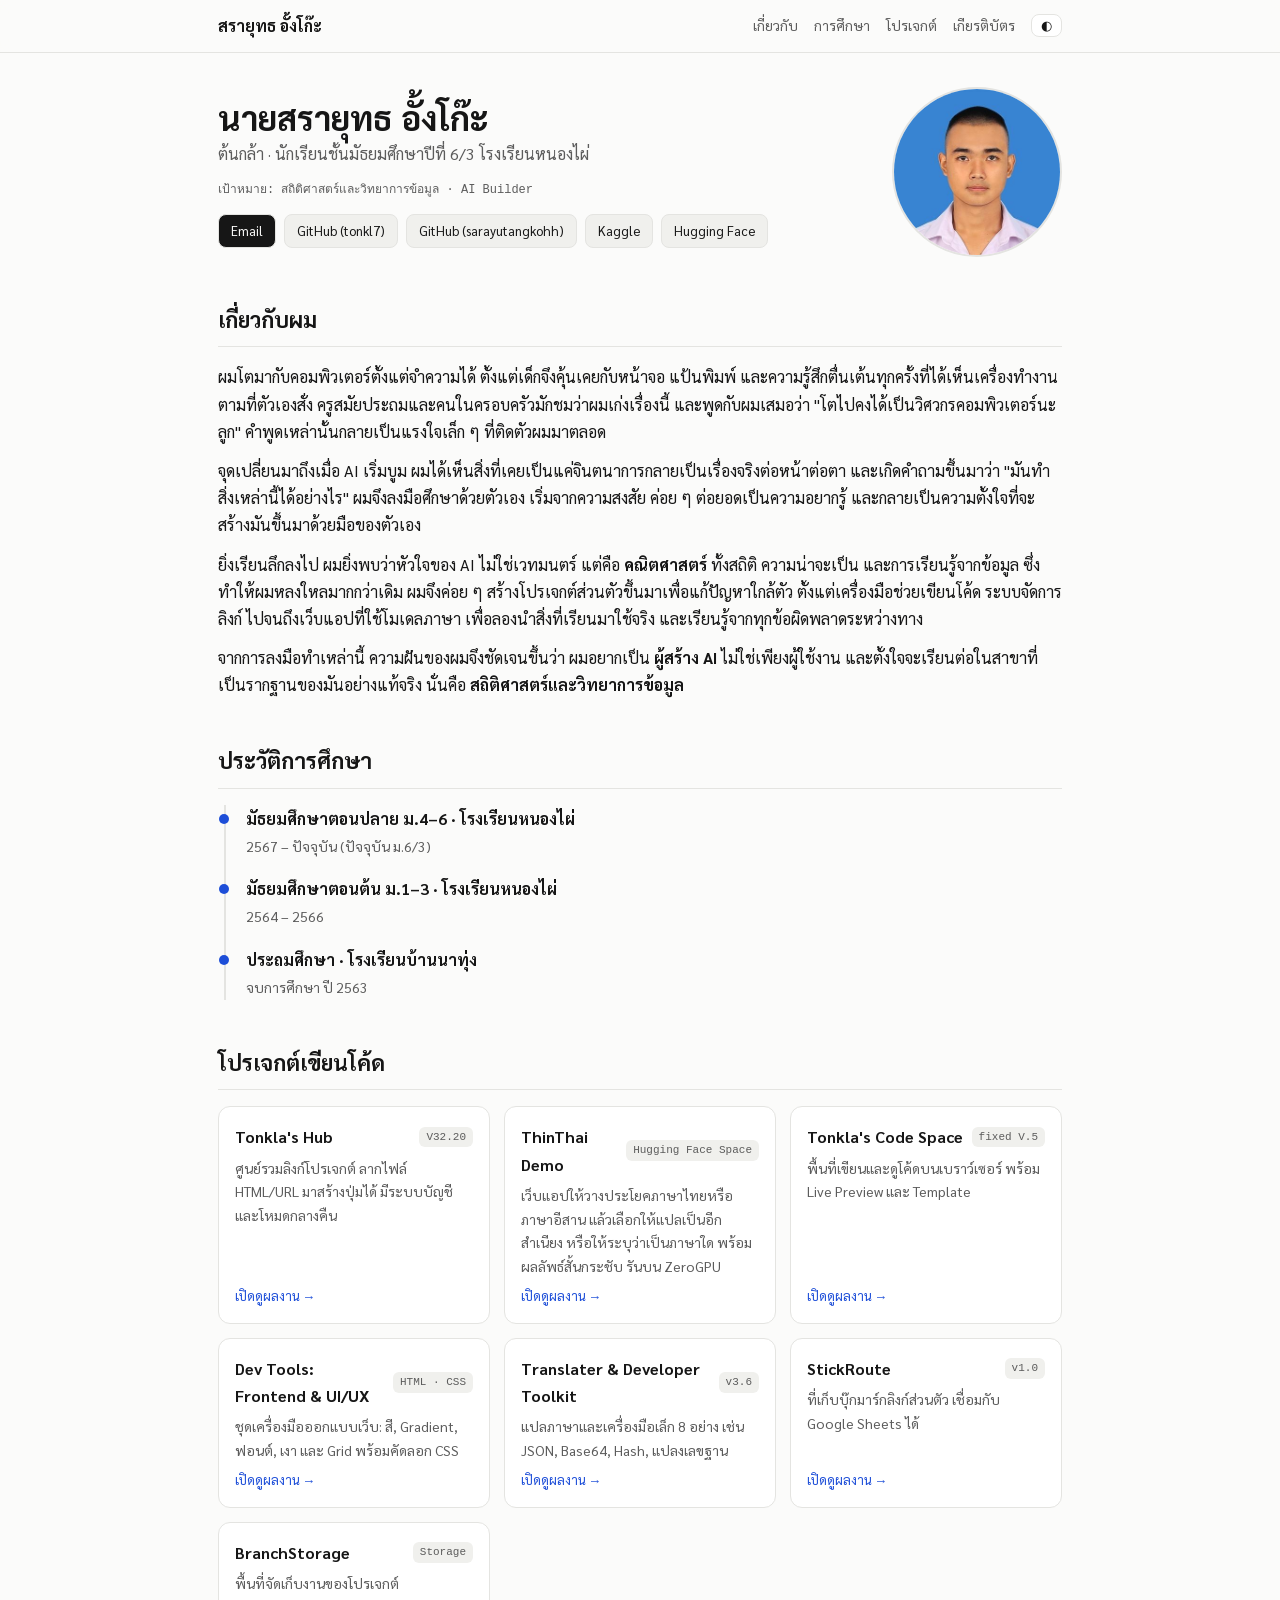
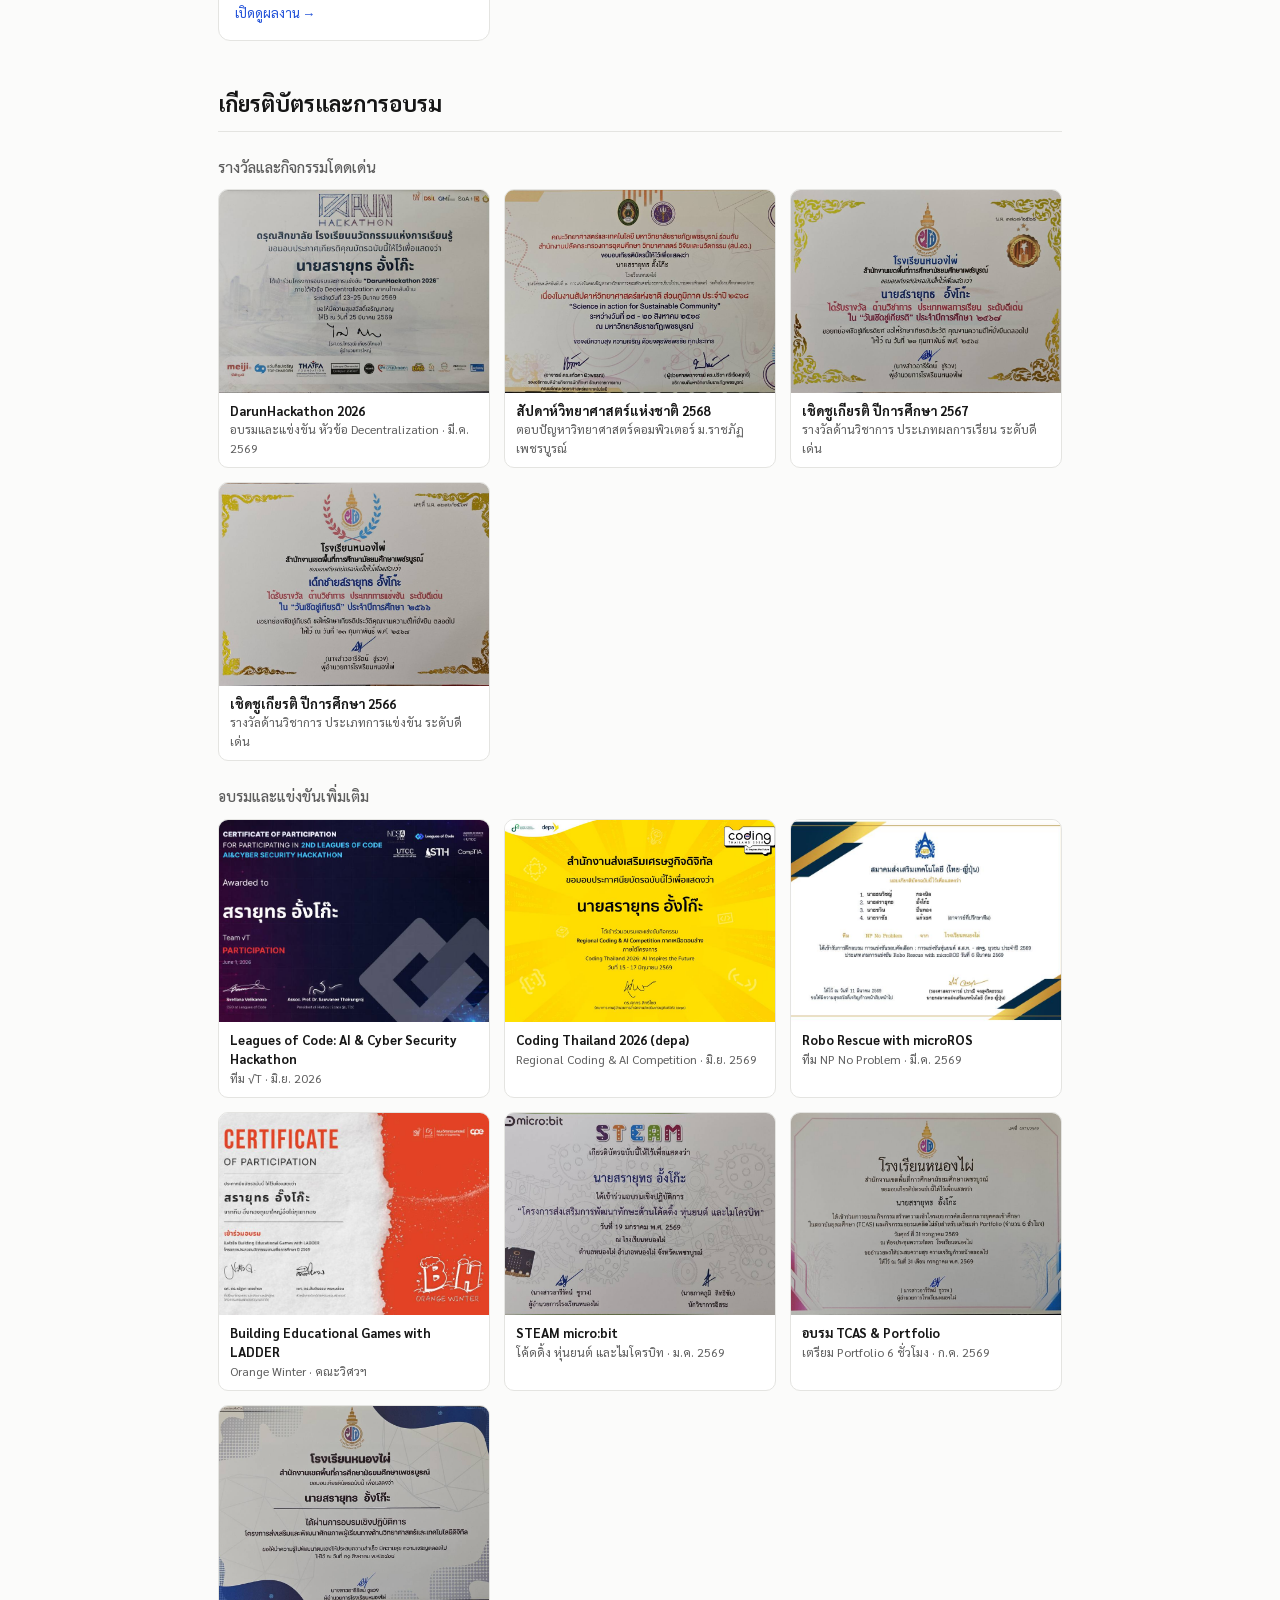
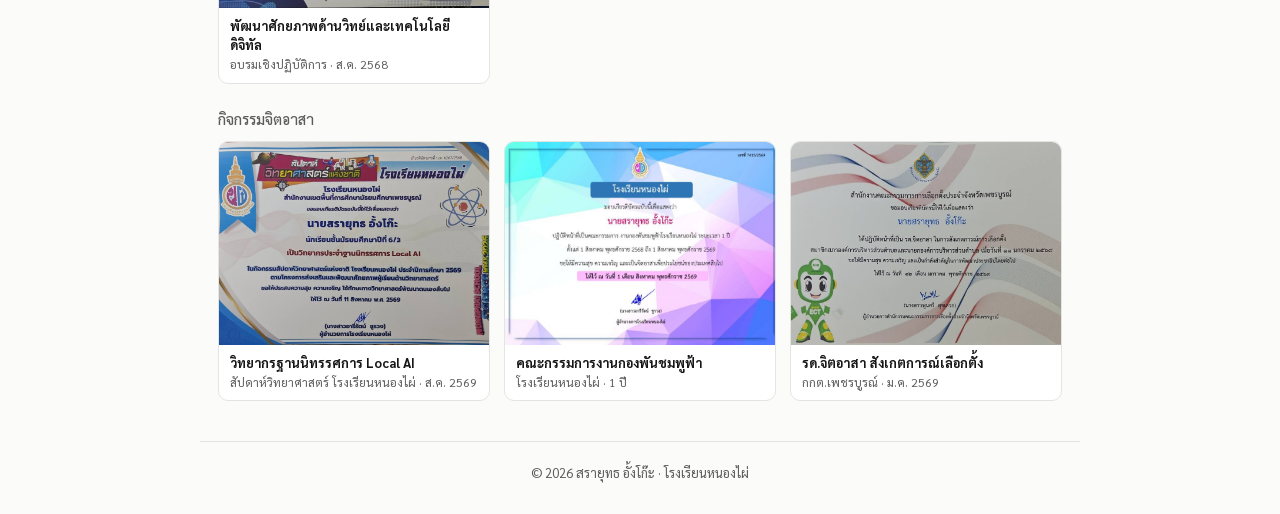
==== commit 801c5ae5: "Update index.html" ====
--- a/index.html
+++ b/index.html
@@ -1,655 +1,91 @@
 <!DOCTYPE html>
-<html lang="th" class="scroll-smooth">
+<html lang="th">
 <head>
-    <meta charset="UTF-8">
-    <meta name="viewport" content="width=device-width, initial-scale=1.0">
-    <title>Sarayut Angkoh – Portfolio</title>
-    <script src="https://cdn.tailwindcss.com"></script>
-    <link rel="stylesheet" href="https://cdnjs.cloudflare.com/ajax/libs/font-awesome/6.4.0/css/all.min.css">
-    <link rel="preconnect" href="https://fonts.googleapis.com">
-    <link rel="preconnect" href="https://fonts.gstatic.com" crossorigin>
-    <link href="https://fonts.googleapis.com/css2?family=EB+Garamond:ital,wght@0,400;0,600;0,700;1,400;1,600&family=Fira+Code:wght@400;500&family=Sarabun:ital,wght@0,300;0,400;0,600;1,400&display=swap" rel="stylesheet">
-    <link rel="stylesheet" href="design.css">
+<meta charset="UTF-8">
+<meta name="viewport" content="width=device-width, initial-scale=1, viewport-fit=cover">
+<title>สรายุทธ อั้งโก๊ะ — Portfolio</title>
+<link rel="preconnect" href="https://fonts.googleapis.com"><link rel="preconnect" href="https://fonts.gstatic.com" crossorigin>
+<link href="https://fonts.googleapis.com/css2?family=Sarabun:wght@400;500;700&display=swap" rel="stylesheet">
+<style>
+:root{--bg:#fbfbfa;--card:#fff;--tx:#161616;--mu:#5c5c5c;--bd:#e4e4e1;--ac:#1d4ed8;--chip:#f0f0ed;box-sizing:border-box;padding-top:env(safe-area-inset-top,0px);padding-bottom:env(safe-area-inset-bottom,0px)}
+@media(prefers-color-scheme:dark){:root:not([data-theme="light"]){--bg:#0f1115;--card:#171a20;--tx:#e8e8e8;--mu:#a0a4ac;--bd:#272b33;--ac:#7aa7ff;--chip:#20242c}}
+:root[data-theme="dark"]{--bg:#0f1115;--card:#171a20;--tx:#e8e8e8;--mu:#a0a4ac;--bd:#272b33;--ac:#7aa7ff;--chip:#20242c}
+*{box-sizing:border-box}html{scroll-behavior:smooth;scroll-padding-top:calc(60px + env(safe-area-inset-top,0px))}
+body{margin:0;background:var(--bg);color:var(--tx);font-family:'Sarabun',system-ui,sans-serif;line-height:1.7}
+a{color:var(--ac);text-decoration:none}
+header{position:sticky;top:env(safe-area-inset-top,0px);z-index:5;background:color-mix(in srgb,var(--bg) 85%,transparent);backdrop-filter:blur(8px);border-bottom:1px solid var(--bd)}
+.bar{max-width:880px;margin:auto;padding:0 18px;height:52px;display:flex;align-items:center;justify-content:space-between;gap:12px}
+.bar nav{display:flex;gap:16px;font-size:14px;align-items:center;overflow-x:auto}.bar nav a{color:var(--mu);white-space:nowrap}.bar nav a:hover{color:var(--tx)}
+.logo{font-weight:700;color:var(--tx);white-space:nowrap}
+#th{border:1px solid var(--bd);background:var(--card);color:var(--tx);border-radius:8px;padding:3px 9px;cursor:pointer}
+main{max-width:880px;margin:auto;padding:28px 18px 10px}
+section{margin-top:44px}h2{font-size:22px;margin:0 0 16px;padding-bottom:8px;border-bottom:1px solid var(--bd)}
+.hero{display:flex;gap:28px;align-items:center;flex-wrap:wrap-reverse}.hero>div{flex:1;min-width:260px}
+.hero img{width:170px;height:170px;border-radius:50%;object-fit:cover;object-position:top;border:2px solid var(--bd);margin:auto}
+h1{font-size:34px;margin:0;line-height:1.25}.sub{color:var(--mu);margin:2px 0 0}.tag{font-family:monospace;font-size:12px;color:var(--mu)}
+.links{display:flex;flex-wrap:wrap;gap:8px;margin-top:14px}.links a{font-size:13px;padding:5px 12px;border-radius:8px;background:var(--chip);color:var(--tx);border:1px solid var(--bd)}
+.links a:hover{border-color:var(--ac)}.links a.pri{background:var(--tx);color:var(--bg)}
+.about p{margin:0 0 12px}
+.tl{border-left:2px solid var(--bd);margin-left:6px;padding-left:20px}.tl div{position:relative;margin-bottom:16px}
+.tl div:before{content:"";position:absolute;left:-27px;top:9px;width:10px;height:10px;border-radius:50%;background:var(--ac)}
+.tl b{display:block}.tl span{color:var(--mu);font-size:14px}
+.grid{display:grid;grid-template-columns:repeat(auto-fill,minmax(250px,1fr));gap:14px}
+.proj{display:flex;flex-direction:column;gap:6px;padding:16px;border:1px solid var(--bd);border-radius:12px;background:var(--card);color:var(--tx);transition:.15s}
+.proj:hover{border-color:var(--ac);transform:translateY(-2px)}.ph{display:flex;justify-content:space-between;gap:8px;align-items:center}
+.ph h3{margin:0;font-size:16px}.ph code{font-size:11px;background:var(--chip);padding:1px 7px;border-radius:6px;color:var(--mu);white-space:nowrap}
+.proj p{margin:0;font-size:14px;color:var(--mu);flex:1}.go{font-size:13px;color:var(--ac)}
+h4{margin:22px 0 10px;font-size:15px;color:var(--mu);font-weight:500}
+.cg{display:grid;grid-template-columns:repeat(auto-fill,minmax(220px,1fr));gap:14px}
+.cert{margin:0;border:1px solid var(--bd);border-radius:10px;background:var(--card);overflow:hidden}
+.cert button{display:block;width:100%;padding:0;border:0;background:none;cursor:zoom-in}
+.cert img{width:100%;aspect-ratio:4/3;object-fit:cover;display:block}
+.cert figcaption{padding:9px 11px;font-size:13px;line-height:1.45}.cert b{display:block}.cert span{color:var(--mu);font-size:12px}
+footer{max-width:880px;margin:30px auto 0;padding:20px 18px 30px;border-top:1px solid var(--bd);text-align:center;font-size:13px;color:var(--mu)}
+#lbx{position:fixed;inset:0;background:rgba(0,0,0,.85);display:none;align-items:center;justify-content:center;z-index:20;padding:16px;cursor:zoom-out}
+#lbx img{max-width:100%;max-height:100%;border-radius:6px}
+@media(max-width:560px){h1{font-size:27px}.bar nav{gap:12px}}
+</style>
 </head>
-<body class="min-h-screen text-gray-900 leading-relaxed px-2 sm:px-4 py-4 max-w-7xl mx-auto">
+<body>
+<header><div class="bar"><a class="logo" href="#">สรายุทธ อั้งโก๊ะ</a>
+<nav><a href="#about">เกี่ยวกับ</a><a href="#edu">การศึกษา</a><a href="#projects">โปรเจกต์</a><a href="#awards">เกียรติบัตร</a><button id="th" aria-label="สลับโหมดมืด/สว่าง">◐</button></nav></div></header>
+<main>
+<section class="hero" style="margin-top:6px"><div>
+<h1>นายสรายุทธ อั้งโก๊ะ</h1>
+<p class="sub">ต้นกล้า · นักเรียนชั้นมัธยมศึกษาปีที่ 6/3 โรงเรียนหนองไผ่</p>
+<p class="tag">เป้าหมาย: สถิติศาสตร์และวิทยาการข้อมูล · AI Builder</p>
+<div class="links">
+<a class="pri" href="mailto:sarayutangkoh@gmail.com">Email</a>
+<a href="https://github.com/tonkl7" target="_blank" rel="noopener">GitHub (tonkl7)</a>
+<a href="https://github.com/sarayutangkohh" target="_blank" rel="noopener">GitHub (sarayutangkohh)</a>
+<a href="https://www.kaggle.com/superbananaa" target="_blank" rel="noopener">Kaggle</a>
+<a href="https://huggingface.co/Tonkla2" target="_blank" rel="noopener">Hugging Face</a>
+</div></div><img src="[data-uri]" alt="สรายุทธ อั้งโก๊ะ"></section>
 
-    <!-- ==================== HEADER ==================== -->
-    <header class="arxiv-header-border pb-3 mb-6">
-        <div class="flex flex-col md:flex-row justify-between items-start md:items-center gap-2">
-            <div class="flex items-center space-x-3">
-                <span class="text-3xl font-bold tracking-tight text-[#800000] font-serif">Sarayut A.</span>
-                <span class="text-xs code-font text-gray-600 border-l border-gray-400 pl-3">
-                    <strong class="text-black">2026.10001v1</strong> [cs.HC / cs.SE] 7 Oct 2026
-                </span>
-            </div>
-            <div class="flex items-center space-x-2 text-xs code-font no-print">
-                <button onclick="window.print()" class="arxiv-box px-3 py-1 hover:bg-gray-100 flex items-center gap-1 shadow-sm">
-                    <i class="fa-solid fa-print text-gray-600"></i> Print PDF
-                </button>
-                <button onclick="toggleBibTeXModal('cite-author')" class="arxiv-box px-3 py-1 hover:bg-gray-100 flex items-center gap-1 shadow-sm">
-                    <i class="fa-solid fa-quote-right text-gray-600"></i> Cite (BibTeX)
-                </button>
-                <a href="#contact" class="bg-[#800000] text-white px-3 py-1 hover:bg-red-900 flex items-center gap-1 shadow-sm">
-                    <i class="fa-solid fa-envelope"></i> Contact
-                </a>
-            </div>
-        </div>
+<section id="about" class="about"><h2>เกี่ยวกับผม</h2>
+<p>ผมโตมากับคอมพิวเตอร์ตั้งแต่จำความได้ ตั้งแต่เด็กจึงคุ้นเคยกับหน้าจอ แป้นพิมพ์ และความรู้สึกตื่นเต้นทุกครั้งที่ได้เห็นเครื่องทำงานตามที่ตัวเองสั่ง ครูสมัยประถมและคนในครอบครัวมักชมว่าผมเก่งเรื่องนี้ และพูดกับผมเสมอว่า "โตไปคงได้เป็นวิศวกรคอมพิวเตอร์นะลูก" คำพูดเหล่านั้นกลายเป็นแรงใจเล็ก ๆ ที่ติดตัวผมมาตลอด</p>
+<p>จุดเปลี่ยนมาถึงเมื่อ AI เริ่มบูม ผมได้เห็นสิ่งที่เคยเป็นแค่จินตนาการกลายเป็นเรื่องจริงต่อหน้าต่อตา และเกิดคำถามขึ้นมาว่า "มันทำสิ่งเหล่านี้ได้อย่างไร" ผมจึงลงมือศึกษาด้วยตัวเอง เริ่มจากความสงสัย ค่อย ๆ ต่อยอดเป็นความอยากรู้ และกลายเป็นความตั้งใจที่จะสร้างมันขึ้นมาด้วยมือของตัวเอง</p>
+<p>ยิ่งเรียนลึกลงไป ผมยิ่งพบว่าหัวใจของ AI ไม่ใช่เวทมนตร์ แต่คือ <b>คณิตศาสตร์</b> ทั้งสถิติ ความน่าจะเป็น และการเรียนรู้จากข้อมูล ซึ่งทำให้ผมหลงใหลมากกว่าเดิม ผมจึงค่อย ๆ สร้างโปรเจกต์ส่วนตัวขึ้นมาเพื่อแก้ปัญหาใกล้ตัว ตั้งแต่เครื่องมือช่วยเขียนโค้ด ระบบจัดการลิงก์ ไปจนถึงเว็บแอปที่ใช้โมเดลภาษา เพื่อลองนำสิ่งที่เรียนมาใช้จริง และเรียนรู้จากทุกข้อผิดพลาดระหว่างทาง</p>
+<p>จากการลงมือทำเหล่านี้ ความฝันของผมจึงชัดเจนขึ้นว่า ผมอยากเป็น <b>ผู้สร้าง AI</b> ไม่ใช่เพียงผู้ใช้งาน และตั้งใจจะเรียนต่อในสาขาที่เป็นรากฐานของมันอย่างแท้จริง นั่นคือ <b>สถิติศาสตร์และวิทยาการข้อมูล</b></p></section>
 
-        <div class="mt-4 text-center border-t border-b border-gray-300 py-4 bg-[#f7f6f2]">
-            <h1 class="text-2xl sm:text-3xl md:text-4xl font-bold text-gray-900 font-serif">
-                Web Tools, Learning Systems and Student Projects
-            </h1>
-            <p class="text-base sm:text-lg italic text-gray-700 mt-1">
-                Portfolio of Selected Works, Research Projects and Activity Archives
-            </p>
-            <div class="mt-2 text-sm text-gray-800 font-medium">
-                <span class="font-bold underline decoration-dotted">Sarayut Angkoh (ต้นกล้า)</span><sup>1*</sup>
-            </div>
-            <div class="text-xs text-gray-600 mt-1 code-font">
-                <sup>1</sup>Nongphai School
-            </div>
-        </div>
-    </header>
+<section id="edu"><h2>ประวัติการศึกษา</h2><div class="tl">
+<div><b>มัธยมศึกษาตอนปลาย ม.4–6 · โรงเรียนหนองไผ่</b><span>2567 – ปัจจุบัน (ปัจจุบัน ม.6/3)</span></div>
+<div><b>มัธยมศึกษาตอนต้น ม.1–3 · โรงเรียนหนองไผ่</b><span>2564 – 2566</span></div>
+<div><b>ประถมศึกษา · โรงเรียนบ้านนาทุ่ง</b><span>จบการศึกษา ปี 2563</span></div></div></section>
 
-    <main class="grid grid-cols-1 lg:grid-cols-12 gap-6">
+<section id="projects"><h2>โปรเจกต์เขียนโค้ด</h2><div class="grid"><a class="proj" href="https://tonkl7.github.io/webpt/code/V3/webhubV_32p20g1.html" target="_blank" rel="noopener"><div class="ph"><h3>Tonkla's Hub</h3><code>V32.20</code></div><p>ศูนย์รวมลิงก์โปรเจกต์ ลากไฟล์ HTML/URL มาสร้างปุ่มได้ มีระบบบัญชีและโหมดกลางคืน</p><span class="go">เปิดดูผลงาน →</span></a><a class="proj" href="https://huggingface.co/spaces/Tonkla2/ThinThaidemo" target="_blank" rel="noopener"><div class="ph"><h3>ThinThai Demo</h3><code>Hugging Face Space</code></div><p>เว็บแอปให้วางประโยคภาษาไทยหรือภาษาอีสาน แล้วเลือกให้แปลเป็นอีกสำเนียง หรือให้ระบุว่าเป็นภาษาใด พร้อมผลลัพธ์สั้นกระชับ รันบน ZeroGPU</p><span class="go">เปิดดูผลงาน →</span></a><a class="proj" href="https://tonkl7.github.io/webpt/code/V1/webhub-fixed-v6.html" target="_blank" rel="noopener"><div class="ph"><h3>Tonkla's Code Space</h3><code>fixed V.5</code></div><p>พื้นที่เขียนและดูโค้ดบนเบราว์เซอร์ พร้อม Live Preview และ Template</p><span class="go">เปิดดูผลงาน →</span></a><a class="proj" href="https://tonkl7.github.io/webpt/tools/Devtools.html" target="_blank" rel="noopener"><div class="ph"><h3>Dev Tools: Frontend & UI/UX</h3><code>HTML · CSS</code></div><p>ชุดเครื่องมือออกแบบเว็บ: สี, Gradient, ฟอนต์, เงา และ Grid พร้อมคัดลอก CSS</p><span class="go">เปิดดูผลงาน →</span></a><a class="proj" href="https://tonkl7.github.io/webpt/tools/translater.html" target="_blank" rel="noopener"><div class="ph"><h3>Translater & Developer Toolkit</h3><code>v3.6</code></div><p>แปลภาษาและเครื่องมือเล็ก 8 อย่าง เช่น JSON, Base64, Hash, แปลงเลขฐาน</p><span class="go">เปิดดูผลงาน →</span></a><a class="proj" href="https://tonkl7.github.io/sroute/web.html" target="_blank" rel="noopener"><div class="ph"><h3>StickRoute</h3><code>v1.0</code></div><p>ที่เก็บบุ๊กมาร์กลิงก์ส่วนตัว เชื่อมกับ Google Sheets ได้</p><span class="go">เปิดดูผลงาน →</span></a><a class="proj" href="https://tonkl7.github.io/webpt/code/V1/wtefrr9dz" target="_blank" rel="noopener"><div class="ph"><h3>BranchStorage</h3><code>Storage</code></div><p>พื้นที่จัดเก็บงานของโปรเจกต์</p><span class="go">เปิดดูผลงาน →</span></a></div></section>
 
-        <!-- ==================== LEFT COLUMN ==================== -->
-        <aside class="lg:col-span-3 space-y-6 order-2 lg:order-1 sticky-side">
-
-            <div class="arxiv-box p-4">
-                <h3 class="text-sm font-bold uppercase tracking-wider text-[#800000] border-b border-gray-300 pb-1 mb-3 code-font">
-                    <i class="fa-solid fa-list-ol mr-1"></i> Index / Outline
-                </h3>
-                <nav id="outline" class="space-y-1.5 text-sm">
-                    <a href="#abstract" class="block arxiv-link">§ Abstract (About)</a>
-                    <a href="#skills" class="block arxiv-link">§ 1. Technical Stack</a>
-                    <a href="#research" class="block arxiv-link">§ 2. Research Project (โครงงาน)</a>
-                    <a href="#projects" class="block arxiv-link">§ 3. Web Projects</a>
-                    <a href="#certificates" class="block arxiv-link">§ 4. Certificates</a>
-                    <a href="#archives" class="block arxiv-link">§ 5. Archives (กิจกรรม)</a>
-                    <a href="#education" class="block arxiv-link">§ 6. Education</a>
-                    <a href="#contact" class="block arxiv-link">§ 7. Contact</a>
-                </nav>
-            </div>
-
-            <div class="arxiv-box p-4 text-xs space-y-2">
-                <h3 class="font-bold text-gray-800 border-b border-gray-300 pb-1 code-font uppercase">Subjects &amp; Metrics</h3>
-                <p><strong>Primary:</strong> Web Development (cs.SE)</p>
-                <p><strong>Secondary:</strong> Human-Computer Interaction (cs.HC), Education Tech</p>
-                <div class="pt-2 border-t border-gray-200 mt-2 space-y-1">
-                    <div class="flex justify-between"><span class="text-gray-600">Web Projects:</span><span class="code-font font-semibold">7</span></div>
-                    <div class="flex justify-between"><span class="text-gray-600">Research Projects:</span><span class="code-font font-semibold">1</span></div>
-                    <div class="flex justify-between"><span class="text-gray-600">Certificates:</span><span class="code-font font-semibold">14</span></div>
-                </div>
-                <p class="section-note pt-1">* ตัวเลขแก้ได้ตามจริง</p>
-            </div>
-
-            <div class="arxiv-box p-4 space-y-2 text-sm">
-                <h3 class="text-sm font-bold uppercase tracking-wider text-[#800000] border-b border-gray-300 pb-1 mb-3 code-font">
-                    <i class="fa-solid fa-link mr-1"></i> Repositories
-                </h3>
-                <ul class="space-y-2 text-xs code-font">
-                    <li><a href="https://github.com/tonkl7" target="_blank" rel="noopener" class="arxiv-link flex items-center gap-2"><i class="fa-brands fa-github text-base text-gray-800"></i> github.com/tonkl7</a></li>
-                    <li><a href="https://github.com/sarayutangkohh" target="_blank" rel="noopener" class="arxiv-link flex items-center gap-2"><i class="fa-brands fa-github text-base text-gray-800"></i> github.com/sarayutangkohh</a></li>
-                    <li><a href="https://www.kaggle.com/superbananaa" target="_blank" rel="noopener" class="arxiv-link flex items-center gap-2"><i class="fa-brands fa-kaggle text-base text-sky-600"></i> kaggle.com/superbananaa</a></li>
-                    <li><a href="https://huggingface.co/Tonkla2" target="_blank" rel="noopener" class="arxiv-link flex items-center gap-2"><span class="text-base leading-none" aria-hidden="true">🤗</span> huggingface.co/Tonkla2</a></li>
-                    <li><a href="mailto:sarayutangkoh@gmail.com" class="arxiv-link flex items-center gap-2"><i class="fa-solid fa-envelope text-base text-red-700"></i> sarayutangkoh@gmail.com</a></li>
-                </ul>
-                <p class="section-note">* ลิงก์ GitHub เดาจากชื่อเว็ป โปรดตรวจแก้</p>
-            </div>
-
-            <div class="border border-dashed border-gray-400 p-3 text-xs bg-[#f4f3ee] text-gray-700">
-                <p class="font-semibold mb-1"><i class="fa-solid fa-circle-info mr-1"></i> Note to Readers:</p>
-                <p class="leading-snug">ผลงานทุกชิ้นเปิดใช้งานได้จริงบนเบราว์เซอร์ ไม่ต้องติดตั้งอะไรเพิ่ม</p>
-            </div>
-        </aside>
-
-        <!-- ==================== MIDDLE COLUMN ==================== -->
-        <section class="lg:col-span-6 space-y-10 order-1 lg:order-2">
-
-            <!-- Abstract -->
-            <article id="abstract" class="arxiv-box p-5 relative">
-                <span class="absolute -top-3 left-4 bg-white px-2 text-xs font-bold uppercase tracking-widest text-[#800000] border border-gray-300 code-font">Abstract</span>
-                <p class="text-base leading-relaxed text-justify mt-2">
-                    นักเรียนโรงเรียนหนองไผ่ผู้สนใจการพัฒนาเว็ปไซต์และเครื่องมือที่ช่วยให้การเรียนและการเขียนโค้ดง่ายขึ้น
-                    ผลงานที่ผ่านมาครอบคลุมตั้งแต่ <strong>เครื่องมือสำหรับนักพัฒนา</strong> เกม และ
-                    <strong>ระบบช่วยวางแผนการทบทวนความรู้</strong> ที่อิงเส้นโค้งการลืม
-                    เอกสารฉบับนี้รวบรวมโครงงาน เว็ปที่พัฒนา เกียรติบัตร และภาพกิจกรรมไว้ในที่เดียว
-                </p>
-                <div class="mt-4 pt-3 border-t border-gray-200 text-xs code-font text-gray-600 flex flex-wrap gap-2">
-                    <span class="font-bold text-gray-800">Keywords:</span>
-                    <span class="arxiv-tag">HTML/CSS/JS</span>
-                    <span class="arxiv-tag">Web Tools</span>
-                    <span class="arxiv-tag">Spaced Repetition</span>
-                    <span class="arxiv-tag">Game Physics</span>
-                </div>
-            </article>
-
-            <!-- 1. Skills -->
-            <article id="skills" class="space-y-3">
-                <h2 class="text-xl font-bold border-b-2 border-gray-800 pb-1 font-serif flex justify-between items-baseline">
-                    <span>1. Technical Foundations &amp; Tooling</span>
-                    <span class="text-xs font-normal code-font text-gray-500">[Sec. 1.0]</span>
-                </h2>
-                <p class="section-note">สกิลที่เห็นจากผลงานจริงในหน้านี้ เพิ่มหรือลบได้ตามต้องการ</p>
-                <div class="grid grid-cols-1 sm:grid-cols-2 gap-3 text-sm">
-                    <div class="arxiv-box p-3">
-                        <h4 class="font-bold text-[#800000] code-font text-xs uppercase mb-2">Front-end</h4>
-                        <ul class="list-disc list-inside space-y-1 text-gray-800">
-                            <li>HTML5, CSS3, JavaScript</li>
-                            <li>Responsive layout, Dark mode</li>
-                            <li>Canvas / game loop</li>
-                        </ul>
-                    </div>
-                    <div class="arxiv-box p-3">
-                        <h4 class="font-bold text-[#800000] code-font text-xs uppercase mb-2">Data &amp; Storage</h4>
-                        <ul class="list-disc list-inside space-y-1 text-gray-800">
-                            <li>localStorage</li>
-                            <li>Google Sheets + Apps Script</li>
-                            <li>JSON, Base64, Hash</li>
-                        </ul>
-                    </div>
-                    <div class="arxiv-box p-3">
-                        <h4 class="font-bold text-[#800000] code-font text-xs uppercase mb-2">Math &amp; Modeling</h4>
-                        <ul class="list-disc list-inside space-y-1 text-gray-800">
-                            <li>Forgetting curve (R = e<sup>−t/S</sup>)</li>
-                            <li>Spaced-repetition scheduling</li>
-                            <li>Basic game physics</li>
-                        </ul>
-                    </div>
-                    <div class="arxiv-box p-3">
-                        <h4 class="font-bold text-[#800000] code-font text-xs uppercase mb-2">Workflow</h4>
-                        <ul class="list-disc list-inside space-y-1 text-gray-800">
-                            <li>Git / GitHub Pages</li>
-                            <li>Version-based releases (fixed V.x)</li>
-                        </ul>
-                    </div>
-                </div>
-            </article>
-
-            <!-- 2. Research Project (โครงงาน) -->
-            <article id="research" class="space-y-4">
-                <h2 class="text-xl font-bold border-b-2 border-gray-800 pb-1 font-serif flex justify-between items-baseline">
-                    <span>2. Research Project (โครงงาน)</span>
-                    <span class="text-xs font-normal code-font text-gray-500">[Sec. 2.0]</span>
-                </h2>
-
-                <div class="arxiv-box p-4 space-y-2 border-l-4 border-l-[#800000]">
-                    <div class="flex justify-between items-start gap-2">
-                        <h3 class="font-bold text-lg text-gray-900 leading-snug">
-                            [Project-1] SproutS: ระบบวิเคราะห์และวางแผนการทบทวนความรู้
-                        </h3>
-                        <span class="arxiv-tag whitespace-nowrap">v2.7</span>
-                    </div>
-                    <p class="text-xs code-font text-gray-600"><strong>Author:</strong> S. Angkoh</p>
-                    <p class="text-sm text-gray-800 text-justify">
-                        เว็ปแอปที่ช่วยบอกว่าควรทบทวนวิชาไหนเมื่อไหร่ โดยคำนวณความจำที่เหลือ (R) จากความแข็งแรงของความจำ (S)
-                        ด้วยสูตร <span class="math-symbol">R = e<sup>−t/S</sup></span> แล้วแนะนำให้ทบทวนที่จุด R = 85%
-                        ผู้ใช้ประเมินความจำ 4 ระดับ (ซ้ำอีกครั้ง / ยาก / ปานกลาง / ง่าย) และเลือกวิธีทบทวน (อ่าน หรือทำข้อสอบ) เพื่อปรับค่า S
-                    </p>
-                    <ul class="list-disc list-inside text-sm text-gray-800 space-y-1">
-                        <li>ปฏิทินบันทึกการทบทวนและกราฟเส้นโค้งการลืมแบบเลือกช่วงเวลาได้</li>
-                        <li>ตั้งเป้าหมาย เช่น วันสอบ แล้วระบบวางแผนจำนวนครั้งและวันที่ควรทบทวน</li>
-                        <li>ตารางสีคาดการณ์ความจำล่วงหน้าถึง 365 วัน</li>
-                        <li>คู่มือสูตรและที่มาของตัวเลขพร้อมอ้างอิงงานวิจัย (Ebbinghaus, Roediger &amp; Karpicke, Cepeda และคณะ)</li>
-                    </ul>
-                    <div class="pt-2 flex flex-wrap justify-between items-center text-xs code-font gap-2 border-t border-gray-200">
-                        <div class="space-x-1">
-                            <span class="arxiv-tag">Spaced Repetition</span>
-                            <span class="arxiv-tag">Forgetting Curve</span>
-                            <span class="arxiv-tag">JavaScript</span>
-                        </div>
-                        <div class="space-x-3">
-                            <a href="https://sarayutangkohh.github.io/sps/#home" target="_blank" rel="noopener" class="arxiv-link"><i class="fa-solid fa-laptop-code"></i> Live Demo</a>
-                            <button onclick="toggleBibTeXModal('sprouts')" class="arxiv-link text-gray-700"><i class="fa-solid fa-quote-right"></i> BibTeX</button>
-                        </div>
-                    </div>
-                </div>
-
-                <p class="section-note">เพิ่มโครงงานอื่นได้โดยคัดลอกกล่อง [Project-1] ไปวางต่อ</p>
-            </article>
-
-            <!-- 3. Web Projects -->
-            <article id="projects" class="space-y-4">
-                <h2 class="text-xl font-bold border-b-2 border-gray-800 pb-1 font-serif flex justify-between items-baseline">
-                    <span>3. Selected Web Projects</span>
-                    <span class="text-xs font-normal code-font text-gray-500">[Sec. 3.0]</span>
-                </h2>
-                <p class="section-note">คำอธิบายด้านล่างเขียนจากสิ่งที่เห็นเมื่อเปิดแต่ละเว็ป แก้ให้ตรงกับที่ตั้งใจได้เลย</p>
-
-                <!-- Web 1: Code Space -->
-                <div class="arxiv-box p-4 space-y-2">
-                    <div class="flex justify-between items-start gap-2">
-                        <h3 class="font-bold text-lg text-gray-900 leading-snug">[Web-1] Tonkla's Code Space</h3>
-                        <span class="arxiv-tag whitespace-nowrap">fixed V.5</span>
-                    </div>
-                    <p class="text-sm text-gray-800 text-justify">
-                        พื้นที่เขียนและดูโค้ดส่วนตัวบนเบราว์เซอร์ มีโหมดเขียนโค้ด ดูงานเก่า และ Template พร้อมช่อง Preview แสดงผลทันที
-                        บันทึกงานเป็นรายการที่ค้นหาได้จากชื่อและ ID มีโหมดมืด และรหัสปลดล็อกสิทธิ์พิเศษสำหรับเจ้าของ
-                    </p>
-                    <div class="pt-2 flex flex-wrap justify-between items-center text-xs code-font gap-2 border-t border-gray-200">
-                        <div class="space-x-1"><span class="arxiv-tag">Code Editor</span><span class="arxiv-tag">Live Preview</span></div>
-                        <div class="space-x-3">
-                            <a href="https://tonkl7.github.io/webpt/code/V1/webhub-fixed-v6.html" target="_blank" rel="noopener" class="arxiv-link"><i class="fa-solid fa-laptop-code"></i> Live Demo</a>
-                            <button onclick="toggleBibTeXModal('codespace')" class="arxiv-link text-gray-700"><i class="fa-solid fa-quote-right"></i> BibTeX</button>
-                        </div>
-                    </div>
-                </div>
-
-                <!-- Web 2: StudyVault -->
-                <div class="arxiv-box p-4 space-y-2">
-                    <div class="flex justify-between items-start gap-2">
-                        <h3 class="font-bold text-lg text-gray-900 leading-snug">[Web-2] StudyVault Pro</h3>
-                        <span class="arxiv-tag whitespace-nowrap">Pro</span>
-                    </div>
-                    <p class="text-sm text-gray-800 text-justify">
-                        เครื่องมือสำหรับการเรียน (ชื่อบนหน้าเว็ปคือ "StudyVault Pro – By Tonkla")
-                        <span class="section-note">[ผมอ่านเนื้อหาในหน้านี้ไม่ได้เพราะแสดงผลด้วย JavaScript โปรดเติมคำอธิบายฟีเจอร์เอง]</span>
-                    </p>
-                    <div class="pt-2 flex flex-wrap justify-between items-center text-xs code-font gap-2 border-t border-gray-200">
-                        <div class="space-x-1"><span class="arxiv-tag">Study Tool</span></div>
-                        <div class="space-x-3">
-                            <a href="https://tonkl7.github.io/webpt/tools/studyvault.html" target="_blank" rel="noopener" class="arxiv-link"><i class="fa-solid fa-laptop-code"></i> Live Demo</a>
-                            <button onclick="toggleBibTeXModal('studyvault')" class="arxiv-link text-gray-700"><i class="fa-solid fa-quote-right"></i> BibTeX</button>
-                        </div>
-                    </div>
-                </div>
-
-                <!-- Web 3: Dev Tools -->
-                <div class="arxiv-box p-4 space-y-2">
-                    <div class="flex justify-between items-start gap-2">
-                        <h3 class="font-bold text-lg text-gray-900 leading-snug">[Web-3] Dev Tools: Frontend &amp; UI/UX Hub</h3>
-                    </div>
-                    <p class="text-sm text-gray-800 text-justify">
-                        ชุดเครื่องมือสำหรับออกแบบหน้าเว็ป ได้แก่ ตัวเลือกสีและแนะนำพาเลตต์ (HEX / RGB / HSL), ตัวสร้าง Gradient,
-                        ตัวทดลองฟอนต์ภาษาไทยและอังกฤษ, ตัวปรับเงา (Shadow), ตัวตั้งค่า Grid และพื้นที่จัดเลย์เอาต์ พร้อมปุ่มคัดลอก CSS
-                        ส่วน UX Checklist อยู่ระหว่างปรับปรุง
-                    </p>
-                    <div class="pt-2 flex flex-wrap justify-between items-center text-xs code-font gap-2 border-t border-gray-200">
-                        <div class="space-x-1"><span class="arxiv-tag">Color</span><span class="arxiv-tag">Gradient</span><span class="arxiv-tag">Typography</span><span class="arxiv-tag">CSS Grid</span></div>
-                        <div class="space-x-3">
-                            <a href="https://tonkl7.github.io/webpt/tools/Devtools.html" target="_blank" rel="noopener" class="arxiv-link"><i class="fa-solid fa-laptop-code"></i> Live Demo</a>
-                            <button onclick="toggleBibTeXModal('devtools')" class="arxiv-link text-gray-700"><i class="fa-solid fa-quote-right"></i> BibTeX</button>
-                        </div>
-                    </div>
-                </div>
-
-                <!-- Web 4: Translater -->
-                <div class="arxiv-box p-4 space-y-2">
-                    <div class="flex justify-between items-start gap-2">
-                        <h3 class="font-bold text-lg text-gray-900 leading-snug">[Web-4] Translater &amp; Developer Toolkit</h3>
-                        <span class="arxiv-tag whitespace-nowrap">v3.6 Pro</span>
-                    </div>
-                    <p class="text-sm text-gray-800 text-justify">
-                        รวมเครื่องมือขนาดเล็ก 8 อย่างไว้ในหน้าเดียว: แปลภาษา (ตรวจจับภาษาอัตโนมัติ, สูงสุด 5,000 ตัวอักษร),
-                        สร้างและตรวจรหัสผ่าน, แก้ข้อความที่พิมพ์ผิดแป้นภาษาไทย/อังกฤษ, จัดรูปแบบ JSON, Base64,
-                        สร้าง Hash ของไฟล์ (MD5, SHA-1, SHA-256, SHA-512), แปลงไฟล์เป็น Base64, แปลงเลขฐาน และ URL/HTML Encode
-                    </p>
-                    <div class="pt-2 flex flex-wrap justify-between items-center text-xs code-font gap-2 border-t border-gray-200">
-                        <div class="space-x-1"><span class="arxiv-tag">Translator</span><span class="arxiv-tag">JSON</span><span class="arxiv-tag">Hash</span></div>
-                        <div class="space-x-3">
-                            <a href="https://tonkl7.github.io/webpt/tools/translater.html" target="_blank" rel="noopener" class="arxiv-link"><i class="fa-solid fa-laptop-code"></i> Live Demo</a>
-                            <button onclick="toggleBibTeXModal('translater')" class="arxiv-link text-gray-700"><i class="fa-solid fa-quote-right"></i> BibTeX</button>
-                        </div>
-                    </div>
-                </div>
-
-                <!-- Web 5: Ball Fight -->
-                <div class="arxiv-box p-4 space-y-2">
-                    <div class="flex justify-between items-start gap-2">
-                        <h3 class="font-bold text-lg text-gray-900 leading-snug">[Web-5] Ball Fight</h3>
-                        <span class="arxiv-tag whitespace-nowrap">beta V8</span>
-                    </div>
-                    <p class="text-sm text-gray-800 text-justify">
-                        เกมต่อสู้ด้วยลูกบอลที่เล่นได้ 2 โหมด คือ 1v1 Duel และ Boss Raid
-                        มีหน้าตั้งค่าฟิสิกส์ของเกม เช่น ขนาดสนาม ความเร็ว แรงชน การเด้งกำแพง แรงเสียดทาน
-                        เวลาอมตะหลังโดนโจมตี (i-Frame) และการหยุดค้างตอนชน (Hit-Stop)
-                    </p>
-                    <div class="pt-2 flex flex-wrap justify-between items-center text-xs code-font gap-2 border-t border-gray-200">
-                        <div class="space-x-1"><span class="arxiv-tag">Game</span><span class="arxiv-tag">Physics</span><span class="arxiv-tag">Canvas</span></div>
-                        <div class="space-x-3">
-                            <a href="https://tonkl7.github.io/games/ballfightBETA6O.html" target="_blank" rel="noopener" class="arxiv-link"><i class="fa-solid fa-laptop-code"></i> Live Demo</a>
-                            <button onclick="toggleBibTeXModal('ballfight')" class="arxiv-link text-gray-700"><i class="fa-solid fa-quote-right"></i> BibTeX</button>
-                        </div>
-                    </div>
-                </div>
-
-                <!-- Web 6: StickRoute -->
-                <div class="arxiv-box p-4 space-y-2">
-                    <div class="flex justify-between items-start gap-2">
-                        <h3 class="font-bold text-lg text-gray-900 leading-snug">[Web-6] StickRoute</h3>
-                        <span class="arxiv-tag whitespace-nowrap">v1.0</span>
-                    </div>
-                    <p class="text-sm text-gray-800 text-justify">
-                        ที่เก็บบุ๊กมาร์กลิงก์ของตัวเอง เพิ่มลิงก์พร้อมชื่อและแท็ก ปักดาวให้ขึ้นบนสุด และลบได้
-                        เก็บข้อมูลในเบราว์เซอร์ (localStorage) หรือเชื่อมกับ Google Sheets ผ่าน Apps Script
-                        โดยมีคู่มือและโค้ดสำหรับตั้งค่าอยู่ในหน้าเว็ป
-                    </p>
-                    <div class="pt-2 flex flex-wrap justify-between items-center text-xs code-font gap-2 border-t border-gray-200">
-                        <div class="space-x-1"><span class="arxiv-tag">Bookmarks</span><span class="arxiv-tag">Google Sheets</span><span class="arxiv-tag">Apps Script</span></div>
-                        <div class="space-x-3">
-                            <a href="https://tonkl7.github.io/sroute/web.html" target="_blank" rel="noopener" class="arxiv-link"><i class="fa-solid fa-laptop-code"></i> Live Demo</a>
-                            <button onclick="toggleBibTeXModal('stickroute')" class="arxiv-link text-gray-700"><i class="fa-solid fa-quote-right"></i> BibTeX</button>
-                        </div>
-                    </div>
-                </div>
-
-                <!-- Web 7: BranchStorage -->
-                <div class="arxiv-box p-4 space-y-2">
-                    <div class="flex justify-between items-start gap-2">
-                        <h3 class="font-bold text-lg text-gray-900 leading-snug">[Web-7] BranchStorage</h3>
-                    </div>
-                    <p class="text-sm text-gray-800 text-justify">
-                        <span class="section-note">[ลิงก์ที่ให้มา (…/code/V1/wtefrr9dz) เปิดแล้วขึ้น 404 ผมเลยยังไม่ทราบว่าเว็ปนี้ทำอะไร โปรดตรวจลิงก์และเติมคำอธิบาย]</span>
-                    </p>
-                    <div class="pt-2 flex flex-wrap justify-between items-center text-xs code-font gap-2 border-t border-gray-200">
-                        <div class="space-x-1"><span class="arxiv-tag">Storage</span></div>
-                        <div class="space-x-3">
-                            <a href="https://tonkl7.github.io/webpt/code/V1/wtefrr9dz" target="_blank" rel="noopener" class="arxiv-link"><i class="fa-solid fa-laptop-code"></i> Live Demo</a>
-                            <button onclick="toggleBibTeXModal('branchstorage')" class="arxiv-link text-gray-700"><i class="fa-solid fa-quote-right"></i> BibTeX</button>
-                        </div>
-                    </div>
-                </div>
-            </article>
-
-            <!-- 4. Certificates -->
-            <article id="certificates" class="space-y-6">
-                <h2 class="text-xl font-bold border-b-2 border-gray-800 pb-1 font-serif flex justify-between items-baseline">
-                    <span>4. Certificates (เกียรติบัตร)</span>
-                    <span class="text-xs font-normal code-font text-gray-500">[Sec. 4.0]</span>
-                </h2>
-                <p class="section-note">คลิกที่รูปเพื่อขยายดู (กด Esc หรือคลิกพื้นที่ว่างเพื่อปิด)</p>
-
-                <!-- 4.1 กิจกรรมที่โดดเด่น -->
-                <div id="certificates-featured" class="space-y-2">
-                    <h3 class="font-bold text-base font-serif text-[#800000] flex items-center gap-2">
-                        <i class="fa-solid fa-trophy text-sm"></i> 4.1 กิจกรรมที่โดดเด่น
-                        <span class="code-font text-xs font-normal text-gray-500">(Featured)</span>
-                    </h3>
-                    <div class="grid grid-cols-1 sm:grid-cols-2 gap-3">
-                        <figure class="arxiv-box p-1.5 space-y-1">
-                            <button type="button" onclick="openLightbox('assets/featured/hacka-competition.jpg','DarunHackathon 2026 — เข้าร่วมโครงการอบรมและการแข่งขัน หัวข้อ Decentralization (23–25 มี.ค. 2569)')" class="block w-full overflow-hidden bg-gray-100 aspect-[4/3]" aria-label="ขยายรูป: DarunHackathon 2026">
-                                <img src="assets/featured/hacka-competition.jpg" alt="DarunHackathon 2026" loading="lazy" class="w-full h-full object-cover hover:scale-105 transition-transform duration-300">
-                            </button>
-                            <figcaption class="text-[11px] leading-snug px-1 pb-1">
-                                <span class="code-font text-[#800000] font-semibold">[Cert. A1]</span>
-                                <strong>DarunHackathon 2026</strong><br><span class="text-gray-600">เข้าร่วมโครงการอบรมและการแข่งขัน หัวข้อ Decentralization (23–25 มี.ค. 2569)</span>
-                            </figcaption>
-                        </figure>
-                        <figure class="arxiv-box p-1.5 space-y-1">
-                            <button type="button" onclick="openLightbox('assets/featured/science-day-quiz.jpg','สัปดาห์วิทยาศาสตร์แห่งชาติ ส่วนภูมิภาค 2568 — แข่งขันตอบปัญหาวิทยาศาสตร์คอมพิวเตอร์และเขียนโปรแกรม ระดับ ม.ปลาย (ม.ราชภัฏเพชรบูรณ์)')" class="block w-full overflow-hidden bg-gray-100 aspect-[4/3]" aria-label="ขยายรูป: สัปดาห์วิทยาศาสตร์แห่งชาติ ส่วนภูมิภาค 2568">
-                                <img src="assets/featured/science-day-quiz.jpg" alt="สัปดาห์วิทยาศาสตร์แห่งชาติ ส่วนภูมิภาค 2568" loading="lazy" class="w-full h-full object-cover hover:scale-105 transition-transform duration-300">
-                            </button>
-                            <figcaption class="text-[11px] leading-snug px-1 pb-1">
-                                <span class="code-font text-[#800000] font-semibold">[Cert. A2]</span>
-                                <strong>สัปดาห์วิทยาศาสตร์แห่งชาติ ส่วนภูมิภาค 2568</strong><br><span class="text-gray-600">แข่งขันตอบปัญหาวิทยาศาสตร์คอมพิวเตอร์และเขียนโปรแกรม ระดับ ม.ปลาย (ม.ราชภัฏเพชรบูรณ์)</span>
-                            </figcaption>
-                        </figure>
-                        <figure class="arxiv-box p-1.5 space-y-1">
-                            <button type="button" onclick="openLightbox('assets/featured/honor-academic.jpg','วันเชิดชูเกียรติ ปีการศึกษา 2567 — รางวัลด้านวิชาการ ประเภทผลการเรียน ระดับดีเด่น')" class="block w-full overflow-hidden bg-gray-100 aspect-[4/3]" aria-label="ขยายรูป: วันเชิดชูเกียรติ ปีการศึกษา 2567">
-                                <img src="assets/featured/honor-academic.jpg" alt="วันเชิดชูเกียรติ ปีการศึกษา 2567" loading="lazy" class="w-full h-full object-cover hover:scale-105 transition-transform duration-300">
-                            </button>
-                            <figcaption class="text-[11px] leading-snug px-1 pb-1">
-                                <span class="code-font text-[#800000] font-semibold">[Cert. A3]</span>
-                                <strong>วันเชิดชูเกียรติ ปีการศึกษา 2567</strong><br><span class="text-gray-600">รางวัลด้านวิชาการ ประเภทผลการเรียน ระดับดีเด่น</span>
-                            </figcaption>
-                        </figure>
-                        <figure class="arxiv-box p-1.5 space-y-1">
-                            <button type="button" onclick="openLightbox('assets/featured/honor-competition.jpg','วันเชิดชูเกียรติ ปีการศึกษา 2566 — รางวัลด้านวิชาการ ประเภทการแข่งขัน ระดับดีเด่น')" class="block w-full overflow-hidden bg-gray-100 aspect-[4/3]" aria-label="ขยายรูป: วันเชิดชูเกียรติ ปีการศึกษา 2566">
-                                <img src="assets/featured/honor-competition.jpg" alt="วันเชิดชูเกียรติ ปีการศึกษา 2566" loading="lazy" class="w-full h-full object-cover hover:scale-105 transition-transform duration-300">
-                            </button>
-                            <figcaption class="text-[11px] leading-snug px-1 pb-1">
-                                <span class="code-font text-[#800000] font-semibold">[Cert. A4]</span>
-                                <strong>วันเชิดชูเกียรติ ปีการศึกษา 2566</strong><br><span class="text-gray-600">รางวัลด้านวิชาการ ประเภทการแข่งขัน ระดับดีเด่น</span>
-                            </figcaption>
-                        </figure>
-                    </div>
-                </div>
-
-                <!-- 4.2 กิจกรรมจิตอาสา -->
-                <div id="certificates-volunteer" class="space-y-2">
-                    <h3 class="font-bold text-base font-serif text-[#800000] flex items-center gap-2">
-                        <i class="fa-solid fa-hand-holding-heart text-sm"></i> 4.2 กิจกรรมจิตอาสา
-                        <span class="code-font text-xs font-normal text-gray-500">(Volunteer)</span>
-                    </h3>
-                    <div class="grid grid-cols-1 sm:grid-cols-3 gap-3">
-                        <figure class="arxiv-box p-1.5 space-y-1">
-                            <button type="button" onclick="openLightbox('assets/volunteer/battalion.jpg','คณะกรรมการงานกองพันชมพูฟ้า — โรงเรียนหนองไผ่ ระยะเวลา 1 ปี (ส.ค. 2568 – ส.ค. 2569)')" class="block w-full overflow-hidden bg-gray-100 aspect-[4/3]" aria-label="ขยายรูป: คณะกรรมการงานกองพันชมพูฟ้า">
-                                <img src="assets/volunteer/battalion.jpg" alt="คณะกรรมการงานกองพันชมพูฟ้า" loading="lazy" class="w-full h-full object-cover hover:scale-105 transition-transform duration-300">
-                            </button>
-                            <figcaption class="text-[11px] leading-snug px-1 pb-1">
-                                <span class="code-font text-[#800000] font-semibold">[Cert. B1]</span>
-                                <strong>คณะกรรมการงานกองพันชมพูฟ้า</strong><br><span class="text-gray-600">โรงเรียนหนองไผ่ ระยะเวลา 1 ปี (ส.ค. 2568 – ส.ค. 2569)</span>
-                            </figcaption>
-                        </figure>
-                        <figure class="arxiv-box p-1.5 space-y-1">
-                            <button type="button" onclick="openLightbox('assets/volunteer/rotc-election.jpg','รด.จิตอาสา สังเกตการณ์เลือกตั้ง — เลือกตั้งสมาชิกสภา อบต. และนายก อบต. (11 ม.ค. 2569)')" class="block w-full overflow-hidden bg-gray-100 aspect-[4/3]" aria-label="ขยายรูป: รด.จิตอาสา สังเกตการณ์เลือกตั้ง">
-                                <img src="assets/volunteer/rotc-election.jpg" alt="รด.จิตอาสา สังเกตการณ์เลือกตั้ง" loading="lazy" class="w-full h-full object-cover hover:scale-105 transition-transform duration-300">
-                            </button>
-                            <figcaption class="text-[11px] leading-snug px-1 pb-1">
-                                <span class="code-font text-[#800000] font-semibold">[Cert. B2]</span>
-                                <strong>รด.จิตอาสา สังเกตการณ์เลือกตั้ง</strong><br><span class="text-gray-600">เลือกตั้งสมาชิกสภา อบต. และนายก อบต. (11 ม.ค. 2569)</span>
-                            </figcaption>
-                        </figure>
-                        <figure class="arxiv-box p-1.5 space-y-1">
-                            <button type="button" onclick="openLightbox('assets/volunteer/speaker.jpg','วิทยากรฐานนิทรรศการ Local AI — สัปดาห์วิทยาศาสตร์แห่งชาติ โรงเรียนหนองไผ่ (11 ส.ค. 2569)')" class="block w-full overflow-hidden bg-gray-100 aspect-[4/3]" aria-label="ขยายรูป: วิทยากรฐานนิทรรศการ Local AI">
-                                <img src="assets/volunteer/speaker.jpg" alt="วิทยากรฐานนิทรรศการ Local AI" loading="lazy" class="w-full h-full object-cover hover:scale-105 transition-transform duration-300">
-                            </button>
-                            <figcaption class="text-[11px] leading-snug px-1 pb-1">
-                                <span class="code-font text-[#800000] font-semibold">[Cert. B3]</span>
-                                <strong>วิทยากรฐานนิทรรศการ Local AI</strong><br><span class="text-gray-600">สัปดาห์วิทยาศาสตร์แห่งชาติ โรงเรียนหนองไผ่ (11 ส.ค. 2569)</span>
-                            </figcaption>
-                        </figure>
-                    </div>
-                </div>
-
-                <!-- 4.3 การอบรมอื่นๆ -->
-                <div id="certificates-training" class="space-y-2">
-                    <h3 class="font-bold text-base font-serif text-[#800000] flex items-center gap-2">
-                        <i class="fa-solid fa-chalkboard-user text-sm"></i> 4.3 การอบรมอื่นๆ
-                        <span class="code-font text-xs font-normal text-gray-500">(Other Training)</span>
-                    </h3>
-                    <div class="grid grid-cols-2 sm:grid-cols-3 gap-3">
-                        <figure class="arxiv-box p-1.5 space-y-1">
-                            <button type="button" onclick="openLightbox('assets/training/ai-hacka.jpg','2nd Leagues of Code: AI &amp; Cyber Security Hackathon — Certificate of Participation, Team √T (1 มิ.ย. 2026)')" class="block w-full overflow-hidden bg-gray-100 aspect-[4/3]" aria-label="ขยายรูป: 2nd Leagues of Code: AI &amp; Cyber Security Hackathon">
-                                <img src="assets/training/ai-hacka.jpg" alt="2nd Leagues of Code: AI &amp; Cyber Security Hackathon" loading="lazy" class="w-full h-full object-cover hover:scale-105 transition-transform duration-300">
-                            </button>
-                            <figcaption class="text-[11px] leading-snug px-1 pb-1">
-                                <span class="code-font text-[#800000] font-semibold">[Cert. C1]</span>
-                                <strong>2nd Leagues of Code: AI &amp; Cyber Security Hackathon</strong><br><span class="text-gray-600">Certificate of Participation, Team √T (1 มิ.ย. 2026)</span>
-                            </figcaption>
-                        </figure>
-                        <figure class="arxiv-box p-1.5 space-y-1">
-                            <button type="button" onclick="openLightbox('assets/training/depa.jpg','Coding Thailand 2026 (depa) — Regional Coding &amp; AI Competition ภาคเหนือตอนล่าง (15–17 มิ.ย. 2569)')" class="block w-full overflow-hidden bg-gray-100 aspect-[4/3]" aria-label="ขยายรูป: Coding Thailand 2026 (depa)">
-                                <img src="assets/training/depa.jpg" alt="Coding Thailand 2026 (depa)" loading="lazy" class="w-full h-full object-cover hover:scale-105 transition-transform duration-300">
-                            </button>
-                            <figcaption class="text-[11px] leading-snug px-1 pb-1">
-                                <span class="code-font text-[#800000] font-semibold">[Cert. C2]</span>
-                                <strong>Coding Thailand 2026 (depa)</strong><br><span class="text-gray-600">Regional Coding &amp; AI Competition ภาคเหนือตอนล่าง (15–17 มิ.ย. 2569)</span>
-                            </figcaption>
-                        </figure>
-                        <figure class="arxiv-box p-1.5 space-y-1">
-                            <button type="button" onclick="openLightbox('assets/training/bm-hacka.jpg','Building Educational Games with LADDER — Orange Winter — เข้าร่วมอบรม ทีม อึ่งกองภูเขาใหญ่ไม่ภูเขาทอง')" class="block w-full overflow-hidden bg-gray-100 aspect-[4/3]" aria-label="ขยายรูป: Building Educational Games with LADDER">
-                                <img src="assets/training/bm-hacka.jpg" alt="Building Educational Games with LADDER" loading="lazy" class="w-full h-full object-cover hover:scale-105 transition-transform duration-300">
-                            </button>
-                            <figcaption class="text-[11px] leading-snug px-1 pb-1">
-                                <span class="code-font text-[#800000] font-semibold">[Cert. C3]</span>
-                                <strong>Building Educational Games with LADDER</strong><br><span class="text-gray-600">Orange Winter — เข้าร่วมอบรม ทีม อึ่งกองภูเขาใหญ่ไม่ภูเขาทอง</span>
-                            </figcaption>
-                        </figure>
-                        <figure class="arxiv-box p-1.5 space-y-1">
-                            <button type="button" onclick="openLightbox('assets/training/microbit.jpg','STEAM micro:bit — อบรมเชิงปฏิบัติการ การเขียนโค้ดดิ้ง หุ่นยนต์ และไมโครบิท (19 ม.ค. 2569)')" class="block w-full overflow-hidden bg-gray-100 aspect-[4/3]" aria-label="ขยายรูป: STEAM micro:bit">
-                                <img src="assets/training/microbit.jpg" alt="STEAM micro:bit" loading="lazy" class="w-full h-full object-cover hover:scale-105 transition-transform duration-300">
-                            </button>
-                            <figcaption class="text-[11px] leading-snug px-1 pb-1">
-                                <span class="code-font text-[#800000] font-semibold">[Cert. C4]</span>
-                                <strong>STEAM micro:bit</strong><br><span class="text-gray-600">อบรมเชิงปฏิบัติการ การเขียนโค้ดดิ้ง หุ่นยนต์ และไมโครบิท (19 ม.ค. 2569)</span>
-                            </figcaption>
-                        </figure>
-                        <figure class="arxiv-box p-1.5 space-y-1">
-                            <button type="button" onclick="openLightbox('assets/training/robot-sst.jpg','Robo Rescue with microROS — ทีม NP No Problem ประเภท Robo Rescue (6 มี.ค. 2569)')" class="block w-full overflow-hidden bg-gray-100 aspect-[4/3]" aria-label="ขยายรูป: Robo Rescue with microROS">
-                                <img src="assets/training/robot-sst.jpg" alt="Robo Rescue with microROS" loading="lazy" class="w-full h-full object-cover hover:scale-105 transition-transform duration-300">
-                            </button>
-                            <figcaption class="text-[11px] leading-snug px-1 pb-1">
-                                <span class="code-font text-[#800000] font-semibold">[Cert. C5]</span>
-                                <strong>Robo Rescue with microROS</strong><br><span class="text-gray-600">ทีม NP No Problem ประเภท Robo Rescue (6 มี.ค. 2569)</span>
-                            </figcaption>
-                        </figure>
-                        <figure class="arxiv-box p-1.5 space-y-1">
-                            <button type="button" onclick="openLightbox('assets/training/portfolio-workshop.jpg','อบรม TCAS &amp; Portfolio — การคัดเลือกเข้าสถาบันอุดมศึกษาและเตรียม Portfolio 6 ชั่วโมง (31 ก.ค. 2569)')" class="block w-full overflow-hidden bg-gray-100 aspect-[4/3]" aria-label="ขยายรูป: อบรม TCAS &amp; Portfolio">
-                                <img src="assets/training/portfolio-workshop.jpg" alt="อบรม TCAS &amp; Portfolio" loading="lazy" class="w-full h-full object-cover hover:scale-105 transition-transform duration-300">
-                            </button>
-                            <figcaption class="text-[11px] leading-snug px-1 pb-1">
-                                <span class="code-font text-[#800000] font-semibold">[Cert. C6]</span>
-                                <strong>อบรม TCAS &amp; Portfolio</strong><br><span class="text-gray-600">การคัดเลือกเข้าสถาบันอุดมศึกษาและเตรียม Portfolio 6 ชั่วโมง (31 ก.ค. 2569)</span>
-                            </figcaption>
-                        </figure>
-                        <figure class="arxiv-box p-1.5 space-y-1">
-                            <button type="button" onclick="openLightbox('assets/training/techno-workshop.jpg','ส่งเสริมศักยภาพด้านวิทยาศาสตร์และเทคโนโลยีดิจิทัล — อบรมเชิงปฏิบัติการ โรงเรียนหนองไผ่ (31 ส.ค. 2568)')" class="block w-full overflow-hidden bg-gray-100 aspect-[4/3]" aria-label="ขยายรูป: ส่งเสริมศักยภาพด้านวิทยาศาสตร์และเทคโนโลยีดิจิทัล">
-                                <img src="assets/training/techno-workshop.jpg" alt="ส่งเสริมศักยภาพด้านวิทยาศาสตร์และเทคโนโลยีดิจิทัล" loading="lazy" class="w-full h-full object-cover hover:scale-105 transition-transform duration-300">
-                            </button>
-                            <figcaption class="text-[11px] leading-snug px-1 pb-1">
-                                <span class="code-font text-[#800000] font-semibold">[Cert. C7]</span>
-                                <strong>ส่งเสริมศักยภาพด้านวิทยาศาสตร์และเทคโนโลยีดิจิทัล</strong><br><span class="text-gray-600">อบรมเชิงปฏิบัติการ โรงเรียนหนองไผ่ (31 ส.ค. 2568)</span>
-                            </figcaption>
-                        </figure>
-                    </div>
-                </div>
-            </article>
-
-            <!-- 5. Archives (ภาพกิจกรรม) -->
-            <article id="archives" class="space-y-3">
-                <h2 class="text-xl font-bold border-b-2 border-gray-800 pb-1 font-serif flex justify-between items-baseline">
-                    <span>5. Archives (ภาพกิจกรรม)</span>
-                    <span class="text-xs font-normal code-font text-gray-500">[Sec. 5.0]</span>
-                </h2>
-                <p class="section-note">
-                    ใส่รูปกิจกรรมโดยแทนที่ช่องว่างด้วย
-                    &lt;button onclick="openLightbox('รูป.jpg','คำอธิบาย')"&gt;&lt;img src="รูป.jpg"&gt;&lt;/button&gt; ซึ่งจะกดขยายดูได้
-                </p>
-                <div class="grid grid-cols-2 sm:grid-cols-3 gap-3">
-                    <div class="slot-empty aspect-[4/3] text-xs code-font flex flex-col items-center justify-center gap-1">
-                        <i class="fa-regular fa-image text-xl"></i><span>[Fig. A1]</span>
-                    </div>
-                    <div class="slot-empty aspect-[4/3] text-xs code-font flex flex-col items-center justify-center gap-1">
-                        <i class="fa-regular fa-image text-xl"></i><span>[Fig. A2]</span>
-                    </div>
-                    <div class="slot-empty aspect-[4/3] text-xs code-font flex flex-col items-center justify-center gap-1">
-                        <i class="fa-regular fa-image text-xl"></i><span>[Fig. A3]</span>
-                    </div>
-                </div>
-            </article>
-
-            <!-- 6. Education -->
-            <article id="education" class="space-y-3">
-                <h2 class="text-xl font-bold border-b-2 border-gray-800 pb-1 font-serif flex justify-between items-baseline">
-                    <span>6. Education</span>
-                    <span class="text-xs font-normal code-font text-gray-500">[Sec. 6.0]</span>
-                </h2>
-                <div class="arxiv-box p-4 text-sm space-y-2">
-                    <div class="flex justify-between items-start">
-                        <div>
-                            <h3 class="font-bold text-gray-900">โรงเรียนหนองไผ่ (Nongphai School)</h3>
-                            <p class="text-xs code-font text-gray-600">ระดับชั้น / แผนการเรียน: [ใส่ข้อมูล]</p>
-                        </div>
-                        <span class="code-font text-xs text-gray-600">[ปี – ปัจจุบัน]</span>
-                    </div>
-                </div>
-            </article>
-        </section>
-
-        <!-- ==================== RIGHT COLUMN ==================== -->
-        <aside class="lg:col-span-3 space-y-6 order-3 sticky-side">
-
-            <div class="arxiv-box p-3 text-center space-y-3">
-                <div class="text-xs code-font text-gray-500 border-b border-gray-200 pb-1 flex justify-between">
-                    <span>FIG 1.0: AUTHOR</span>
-                    <span class="text-[#800000]">● LIVE</span>
-                </div>
-                <div class="relative inline-block border-2 border-gray-800 p-1 bg-white shadow-sm max-w-[180px]">
-                    <img src="assets/profile.jpg"
-                         alt="Sarayut Angkoh"
-                         class="w-full h-auto object-cover"
-                         onerror="this.src='https://placehold.co/300x350/e0e0e0/333333?text=Profile+Photo'">
-                    <div class="absolute bottom-2 right-2 bg-black/70 text-white text-[10px] code-font px-1">[Fig.1]</div>
-                </div>
-                <div class="text-xs leading-tight space-y-1">
-                    <p class="font-bold text-gray-900">Sarayut Angkoh</p>
-                    <p class="text-gray-600 italic">Web Developer &amp; Student</p>
-                    <p class="code-font text-[11px] text-gray-500">Nongphai School</p>
-                </div>
-            </div>
-
-            <div class="arxiv-box p-3 text-xs space-y-2">
-                <h3 class="font-bold text-gray-800 border-b border-gray-300 pb-1 code-font uppercase">Quick Links</h3>
-                <ul class="space-y-1">
-                    <li><a href="#research" class="arxiv-link">โครงงาน: SproutS</a></li>
-                    <li><a href="#projects" class="arxiv-link">เว็ปที่พัฒนา (7)</a></li>
-                    <li><a href="#certificates" class="arxiv-link">เกียรติบัตร</a></li>
-                    <li><a href="#archives" class="arxiv-link">ภาพกิจกรรม</a></li>
-                </ul>
-            </div>
-
-            <div class="arxiv-box p-4 text-center bg-[#f7f6f2] space-y-2">
-                <h4 class="font-bold text-sm text-gray-900 code-font uppercase">Full Resume Download</h4>
-                <p class="text-xs text-gray-600">ใส่ลิงก์ไฟล์ PDF ที่ปุ่มด้านล่าง</p>
-                <a href="#" class="inline-block w-full bg-[#800000] hover:bg-red-900 text-white font-serif py-2 px-3 text-sm font-semibold transition-colors">
-                    <i class="fa-solid fa-file-pdf mr-1"></i> Download CV (PDF)
-                </a>
-            </div>
-
-            <div class="arxiv-box p-3 text-xs space-y-2 bg-[#fdfdfc]">
-                <h3 class="font-bold text-gray-800 border-b border-gray-300 pb-1 code-font uppercase">How to Cite This Work</h3>
-                <pre class="code-font text-[10px] bg-gray-100 p-2 overflow-x-auto border border-gray-300 leading-tight">@misc{angkoh2026portfolio,
-  author = {Angkoh, Sarayut},
-  title  = {Portfolio},
-  year   = {2026}
-}</pre>
-                <button onclick="toggleBibTeXModal('cite-author')" class="w-full arxiv-box py-1 text-center hover:bg-gray-100 code-font text-[11px] font-medium">
-                    <i class="fa-regular fa-copy"></i> Open Citation
-                </button>
-            </div>
-        </aside>
-    </main>
-
-    <!-- ==================== FOOTER / CONTACT ==================== -->
-    <footer id="contact" class="mt-12 pt-6 border-t border-gray-400 text-center text-xs text-gray-600 space-y-2 pb-8">
-        <p class="font-semibold text-sm text-gray-800">§ 7. Contact</p>
-        <p class="code-font text-[11px]">
-            <a href="mailto:sarayutangkoh@gmail.com" class="arxiv-link">sarayutangkoh@gmail.com</a> &nbsp;|&nbsp;
-            <a href="https://github.com/tonkl7" target="_blank" rel="noopener" class="arxiv-link">github.com/tonkl7</a> &nbsp;|&nbsp;
-            <a href="https://www.kaggle.com/superbananaa" target="_blank" rel="noopener" class="arxiv-link">kaggle.com/superbananaa</a> &nbsp;|&nbsp;
-            <a href="https://huggingface.co/Tonkla2" target="_blank" rel="noopener" class="arxiv-link">huggingface.co/Tonkla2</a>
-        </p>
-        <p class="font-serif">
-            Designed in the spirit of classical open-access research archives
-            (<a href="https://arxiv.org" target="_blank" rel="noopener" class="arxiv-link">arXiv.org</a> layout aesthetic).
-        </p>
-        <p class="code-font text-[11px]">&copy; 2026 Sarayut Angkoh. All rights reserved.</p>
-    </footer>
-
-    <!-- ==================== BibTeX modal ==================== -->
-    <div id="bibtex-modal" class="fixed inset-0 bg-black/60 flex items-center justify-center p-4 z-50 hidden no-print">
-        <div class="bg-white arxiv-box max-w-lg w-full p-5 space-y-3 shadow-xl">
-            <div class="flex justify-between items-center border-b border-gray-300 pb-2">
-                <h3 class="font-bold text-sm code-font text-[#800000]">BibTeX Entry Citation</h3>
-                <button onclick="toggleBibTeXModal()" aria-label="Close" class="text-gray-500 hover:text-black font-bold text-lg">&times;</button>
-            </div>
-            <textarea id="bibtex-text" readonly class="w-full h-36 code-font text-xs p-2 bg-gray-50 border border-gray-300 focus:outline-none"></textarea>
-            <div class="flex justify-end gap-2 text-xs code-font">
-                <button onclick="copyModalBibTeX()" class="bg-[#800000] text-white px-4 py-1.5 hover:bg-red-900"><i class="fa-regular fa-copy"></i> Copy Snippet</button>
-                <button onclick="toggleBibTeXModal()" class="arxiv-box px-3 py-1.5 hover:bg-gray-100">Close</button>
-            </div>
-            <div id="modal-toast" class="text-xs text-green-700 code-font hidden text-right">✓ Copied to clipboard!</div>
-        </div>
-    </div>
-
-    <!-- ==================== Lightbox (Archives) ==================== -->
-    <div id="lightbox" class="fixed inset-0 bg-black/80 flex flex-col items-center justify-center p-4 z-50 hidden no-print" onclick="closeLightbox()">
-        <img id="lightbox-img" src="" alt="" class="max-h-[80vh] max-w-full border-4 border-white">
-        <p id="lightbox-caption" class="text-white text-xs code-font mt-3"></p>
-    </div>
-
-    <script src="script.js"></script>
-</body>
-</html>
+<section id="awards"><h2>เกียรติบัตรและการอบรม</h2>
+<h4>รางวัลและกิจกรรมโดดเด่น</h4><div class="cg"><figure class="cert"><button onclick="lb(this)" aria-label="ขยาย DarunHackathon 2026"><img loading="lazy" src="[data-uri]" alt="DarunHackathon 2026"></button><figcaption><b>DarunHackathon 2026</b><span>อบรมและแข่งขัน หัวข้อ Decentralization · มี.ค. 2569</span></figcaption></figure><figure class="cert"><button onclick="lb(this)" aria-label="ขยาย สัปดาห์วิทยาศาสตร์แห่งชาติ 2568"><img loading="lazy" src="[data-uri]" alt="สัปดาห์วิทยาศาสตร์แห่งชาติ 2568"></button><figcaption><b>สัปดาห์วิทยาศาสตร์แห่งชาติ 2568</b><span>ตอบปัญหาวิทยาศาสตร์คอมพิวเตอร์ ม.ราชภัฏเพชรบูรณ์</span></figcaption></figure><figure class="cert"><button onclick="lb(this)" aria-label="ขยาย เชิดชูเกียรติ ปีการศึกษา 2567"><img loading="lazy" src="[data-uri]